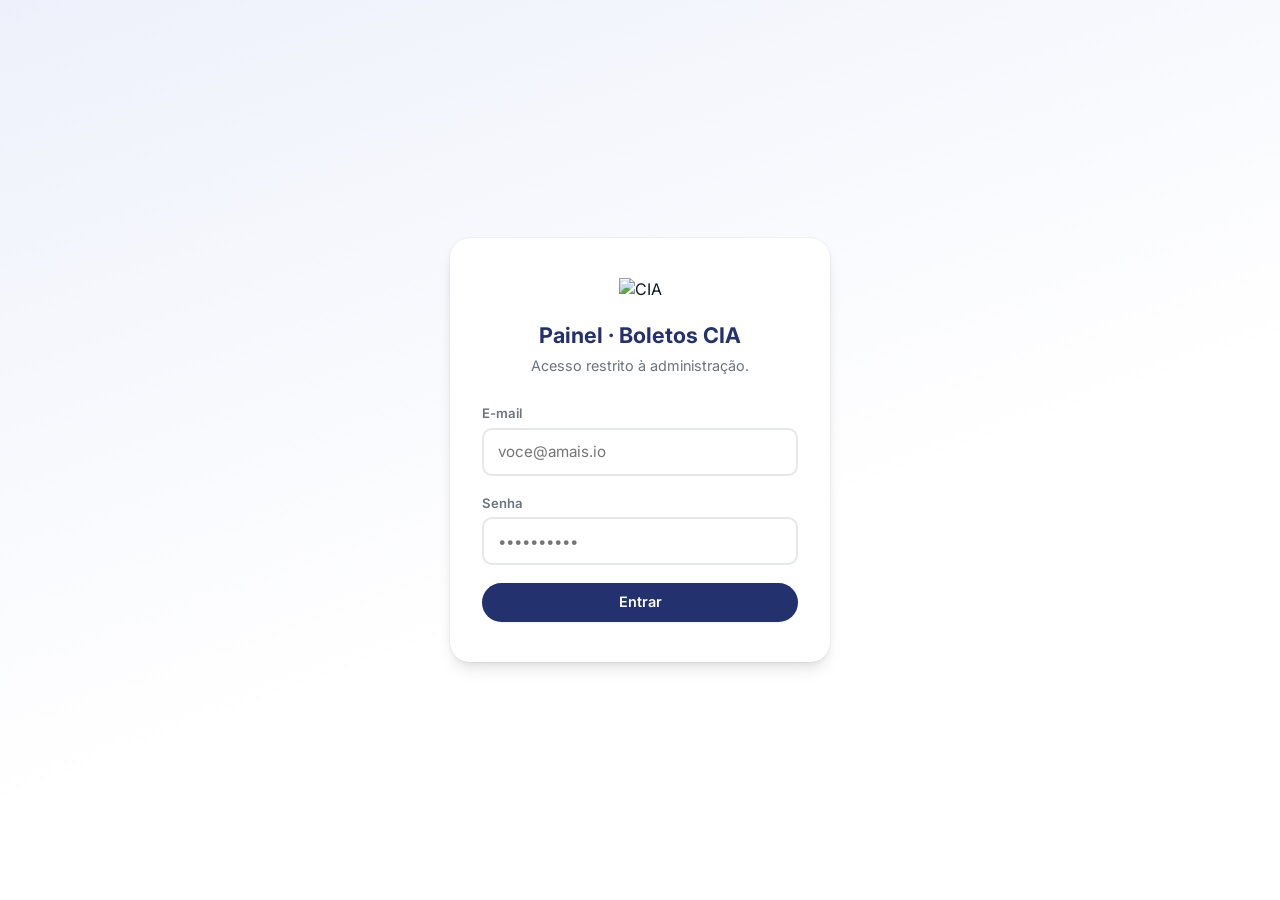
==== frontend/painel-f8ed7ba4777f/index.html @ 96c9a6d9 "feat(painel): painel de administracao (login, dashboard, usuarios, minha conta) Co-Authored-By: Clau" ====
<!DOCTYPE html>
<html lang="pt-BR">
<head>
    <meta charset="UTF-8">
    <meta name="viewport" content="width=device-width, initial-scale=1.0">
    <meta name="robots" content="noindex,nofollow">
    <title>Painel · Boletos CIA</title>
    <link rel="icon" type="image/png" href="../assets/logo-cia.png">

    <!-- Fonts -->
    <link rel="preconnect" href="https://fonts.googleapis.com">
    <link rel="preconnect" href="https://fonts.gstatic.com" crossorigin>
    <link href="https://fonts.googleapis.com/css2?family=Inter:wght@400;500;600;700&display=swap" rel="stylesheet">

    <!-- Tabler Icons -->
    <link rel="stylesheet" href="https://cdn.jsdelivr.net/npm/@tabler/icons-webfont@latest/tabler-icons.min.css">

    <!-- Chart.js -->
    <script src="https://cdn.jsdelivr.net/npm/chart.js@4.4.1/dist/chart.umd.min.js"></script>

    <link rel="stylesheet" href="painel.css">

    <script src="formatos.js" defer></script>
    <script src="api.js" defer></script>
    <script src="painel.js" defer></script>
</head>
<body>

    <!-- ===== Tela de login ===== -->
    <section id="telaLogin" class="tela-login">
        <div class="login-card">
            <img src="../assets/logo-cia.png" alt="CIA" class="login-logo">
            <h1>Painel · Boletos CIA</h1>
            <p class="login-subtitulo">Acesso restrito à administração.</p>
            <form id="formLogin" class="form-login" novalidate>
                <div class="campo">
                    <label for="loginEmail">E-mail</label>
                    <input type="email" id="loginEmail" name="email" autocomplete="username" required placeholder="voce@amais.io">
                </div>
                <div class="campo">
                    <label for="loginSenha">Senha</label>
                    <input type="password" id="loginSenha" name="senha" autocomplete="current-password" required placeholder="••••••••••">
                </div>
                <p id="loginErro" class="erro" hidden></p>
                <button type="submit" id="btnEntrar" class="btn btn-primario btn-bloco">Entrar</button>
            </form>
        </div>
    </section>

    <!-- ===== App ===== -->
    <div id="app" hidden>
        <header class="topo">
            <div class="topo-marca">
                <img src="../assets/logo-cia.png" alt="CIA" class="topo-logo">
                <span class="topo-titulo">Painel · Boletos CIA</span>
            </div>
            <div class="topo-usuario">
                <div class="topo-usuario-info">
                    <span id="usuarioNome" class="usuario-nome"></span>
                    <span id="usuarioPapel" class="usuario-papel"></span>
                </div>
                <button type="button" id="btnSair" class="btn btn-secundario">
                    <i class="ti ti-logout" aria-hidden="true"></i> Sair
                </button>
            </div>
        </header>

        <nav class="navegacao">
            <button type="button" data-view="dashboard" class="nav-item ativo">
                <i class="ti ti-layout-dashboard" aria-hidden="true"></i> Dashboard
            </button>
            <button type="button" id="navUsuarios" data-view="usuarios" class="nav-item" hidden>
                <i class="ti ti-users" aria-hidden="true"></i> Usuários
            </button>
            <button type="button" data-view="conta" class="nav-item">
                <i class="ti ti-user-circle" aria-hidden="true"></i> Minha conta
            </button>
        </nav>

        <main class="conteudo">

            <!-- ===== Dashboard ===== -->
            <section id="viewDashboard" class="view">
                <div class="periodo-barra">
                    <div class="periodo-presets">
                        <button type="button" data-periodo="hoje" class="btn btn-chip">Hoje</button>
                        <button type="button" data-periodo="7d" class="btn btn-chip ativo">7 dias</button>
                        <button type="button" data-periodo="30d" class="btn btn-chip">30 dias</button>
                    </div>
                    <div class="periodo-custom">
                        <label for="periodoDe">De</label>
                        <input type="date" id="periodoDe">
                        <label for="periodoAte">Até</label>
                        <input type="date" id="periodoAte">
                        <button type="button" id="btnAplicarPeriodo" class="btn btn-secundario">Aplicar</button>
                    </div>
                </div>

                <p id="dashboardErro" class="erro erro-bloco" hidden></p>

                <div id="cards" class="cards">
                    <div id="cardConsultas" class="card">
                        <span class="card-titulo">Consultas</span>
                        <strong class="card-valor">—</strong>
                        <span class="card-sub"></span>
                    </div>
                    <div id="cardDebito" class="card">
                        <span class="card-titulo">Com débito</span>
                        <strong class="card-valor">—</strong>
                        <span class="card-sub"></span>
                    </div>
                    <div id="cardEncaminhamentos" class="card">
                        <span class="card-titulo">Encaminhamentos</span>
                        <strong class="card-valor">—</strong>
                        <span class="card-sub"></span>
                    </div>
                    <div id="cardResolucao" class="card card-destaque">
                        <span class="card-titulo">Taxa de resolução</span>
                        <strong class="card-valor">—</strong>
                        <span class="card-sub"></span>
                    </div>
                    <div id="cardErros" class="card card-alerta">
                        <span class="card-titulo">Taxa de erros</span>
                        <strong class="card-valor">—</strong>
                        <span class="card-sub"></span>
                    </div>
                </div>

                <div class="paineis">
                    <div class="painel-bloco">
                        <h2>Erros por tela</h2>
                        <ul id="listaErrosTela" class="lista-erros"></ul>
                    </div>

                    <div class="painel-bloco painel-grafico">
                        <h2>Consultas por dia</h2>
                        <div class="grafico-wrap">
                            <canvas id="graficoDias" aria-label="Gráfico de consultas resolvidas e com erro por dia" role="img"></canvas>
                        </div>
                    </div>

                    <div class="painel-bloco">
                        <h2>Saúde do sistema</h2>
                        <ul id="saude" class="lista-saude"></ul>
                    </div>
                </div>

                <div class="rodape-dashboard">
                    <p id="infoApoio" class="info-apoio"></p>
                    <a id="linkPlanilha" class="link-planilha" href="#" target="_blank" rel="noopener" hidden>
                        <i class="ti ti-external-link" aria-hidden="true"></i> Abrir planilha de erros
                    </a>
                </div>
            </section>

            <!-- ===== Usuarios ===== -->
            <section id="viewUsuarios" class="view" hidden>
                <div class="view-cabecalho">
                    <h2>Usuários</h2>
                    <button type="button" id="btnNovoUsuario" class="btn btn-primario">
                        <i class="ti ti-plus" aria-hidden="true"></i> Novo usuário
                    </button>
                </div>

                <p id="usuariosErro" class="erro erro-bloco" hidden></p>

                <div class="tabela-wrap">
                    <table id="tabelaUsuarios" class="tabela">
                        <thead>
                            <tr>
                                <th>Nome</th>
                                <th>E-mail</th>
                                <th>Papel</th>
                                <th>Status</th>
                                <th>Ações</th>
                            </tr>
                        </thead>
                        <tbody></tbody>
                    </table>
                </div>

                <dialog id="dlgUsuario" class="dialogo">
                    <form id="formUsuario" method="dialog" class="form-dialogo">
                        <h2>Novo usuário</h2>
                        <div class="campo">
                            <label for="uNome">Nome</label>
                            <input type="text" id="uNome" name="nome" required autocomplete="off">
                        </div>
                        <div class="campo">
                            <label for="uEmail">E-mail</label>
                            <input type="email" id="uEmail" name="email" required autocomplete="off">
                        </div>
                        <div class="campo">
                            <label for="uPapel">Papel</label>
                            <select id="uPapel" name="papel">
                                <option value="membro">Membro</option>
                                <option value="super_admin">Super administrador</option>
                            </select>
                        </div>
                        <div class="campo">
                            <label for="uSenha">Senha provisória</label>
                            <div class="campo-senha">
                                <input type="text" id="uSenha" name="senha" readonly>
                                <button type="button" id="btnGerarSenha" class="btn btn-icone" title="Gerar nova senha" aria-label="Gerar nova senha">
                                    <i class="ti ti-refresh" aria-hidden="true"></i>
                                </button>
                                <button type="button" id="btnCopiarSenha" class="btn btn-icone" title="Copiar senha" aria-label="Copiar senha">
                                    <i class="ti ti-copy" aria-hidden="true"></i>
                                </button>
                            </div>
                        </div>
                        <p id="uErro" class="erro" hidden></p>
                        <div class="dialogo-acoes">
                            <button type="submit" value="cancelar" formnovalidate class="btn btn-secundario">Cancelar</button>
                            <button type="submit" value="salvar" class="btn btn-primario">Salvar</button>
                        </div>
                    </form>
                </dialog>

                <dialog id="dlgConfirmar" class="dialogo dialogo-confirmar">
                    <p id="confirmarTexto"></p>
                    <div class="dialogo-acoes">
                        <button type="button" id="btnConfirmarNao" class="btn btn-secundario">Cancelar</button>
                        <button type="button" id="btnConfirmarSim" class="btn btn-perigo">Confirmar</button>
                    </div>
                </dialog>
            </section>

            <!-- ===== Minha conta ===== -->
            <section id="viewConta" class="view" hidden>
                <h2>Minha conta</h2>
                <form id="formSenha" class="form-conta">
                    <div class="campo">
                        <label for="senhaNova">Nova senha</label>
                        <input type="password" id="senhaNova" name="senhaNova" autocomplete="new-password" required minlength="10">
                    </div>
                    <div class="campo">
                        <label for="senhaNova2">Confirmar nova senha</label>
                        <input type="password" id="senhaNova2" name="senhaNova2" autocomplete="new-password" required minlength="10">
                    </div>
                    <p id="contaMsg" class="conta-msg" aria-live="polite"></p>
                    <button type="submit" class="btn btn-primario">Alterar senha</button>
                </form>
            </section>

        </main>
    </div>

    <p id="toast" class="toast" role="status" aria-live="polite" hidden></p>
</body>
</html>
---- frontend/painel-f8ed7ba4777f/painel.css ----
:root {
    --primary: #23316E;
    --primary-hover: #1a2554;
    --whatsapp: #25D366;
    --whatsapp-hover: #1ebd5a;
    --secondary: #E5E7EB;
    --secondary-hover: #D1D5DB;
    --secondary-text: #374151;
    --bg-color: #FFFFFF;
    --bg-muted: #F9FAFB;
    --text-main: #111827;
    --text-muted: #6B7280;
    --error: #EF4444;
    --error-bg: #FEF2F2;
    --amarelo: #F59E0B;
    --amarelo-bg: #FFFBEB;
    --verde-bg: #ECFDF5;
    --border: #E5E7EB;
    --shadow-sm: 0 1px 2px 0 rgba(0, 0, 0, 0.05);
    --shadow-md: 0 4px 6px -1px rgba(0, 0, 0, 0.1), 0 2px 4px -1px rgba(0, 0, 0, 0.06);
    --shadow-lg: 0 10px 15px -3px rgba(0, 0, 0, 0.1), 0 4px 6px -2px rgba(0, 0, 0, 0.05);
    --raio: 12px;
    --raio-grande: 20px;
}

* {
    margin: 0;
    padding: 0;
    box-sizing: border-box;
    font-family: 'Inter', sans-serif;
}

html, body {
    max-width: 100%;
    overflow-x: hidden;
}

/* O atributo [hidden] precisa vencer os display:flex declarados abaixo */
[hidden] {
    display: none !important;
}

body {
    background-color: var(--bg-muted);
    color: var(--text-main);
    min-height: 100vh;
    line-height: 1.4;
}

h1, h2 {
    color: var(--primary);
}

button, input, select {
    font: inherit;
    color: inherit;
}

a {
    color: var(--primary);
}

/* Foco visível em toda a interface */
button:focus-visible,
input:focus-visible,
select:focus-visible,
a:focus-visible,
[tabindex]:focus-visible {
    outline: 3px solid #93A4E0;
    outline-offset: 2px;
    border-radius: 4px;
}

/* ===== Botões ===== */
.btn {
    display: inline-flex;
    align-items: center;
    justify-content: center;
    gap: 0.4rem;
    border: none;
    border-radius: 9999px;
    padding: 0.6rem 1.1rem;
    font-size: 0.9rem;
    font-weight: 600;
    cursor: pointer;
    transition: all 0.15s ease;
    white-space: nowrap;
}

.btn-bloco { width: 100%; }

.btn-primario {
    background-color: var(--primary);
    color: #FFF;
    box-shadow: var(--shadow-sm);
}
.btn-primario:hover { background-color: var(--primary-hover); }
.btn-primario:disabled { opacity: 0.6; cursor: not-allowed; }

.btn-secundario {
    background-color: var(--secondary);
    color: var(--secondary-text);
}
.btn-secundario:hover { background-color: var(--secondary-hover); }

.btn-perigo {
    background-color: var(--error);
    color: #FFF;
}
.btn-perigo:hover { background-color: #d33c3c; }

.btn-chip {
    background-color: #FFF;
    color: var(--text-muted);
    border: 1px solid var(--border);
    border-radius: 9999px;
    padding: 0.45rem 0.9rem;
    font-size: 0.85rem;
    font-weight: 600;
    cursor: pointer;
}
.btn-chip.ativo {
    background-color: var(--primary);
    color: #FFF;
    border-color: var(--primary);
}

.btn-icone {
    background: var(--secondary);
    color: var(--secondary-text);
    border-radius: 8px;
    width: 2.5rem;
    height: 2.5rem;
    flex-shrink: 0;
    padding: 0;
}
.btn-icone:hover { background-color: var(--secondary-hover); }

/* ===== Tela de login ===== */
.tela-login {
    min-height: 100vh;
    display: flex;
    align-items: center;
    justify-content: center;
    padding: 1.5rem;
    background: linear-gradient(160deg, #EEF1FB 0%, #FFFFFF 60%);
}

.login-card {
    width: 100%;
    max-width: 380px;
    background: #FFF;
    border-radius: var(--raio-grande);
    box-shadow: var(--shadow-lg), 0 0 0 1px rgba(0, 0, 0, 0.04);
    padding: 2.5rem 2rem;
    text-align: center;
}

.login-logo {
    max-height: 56px;
    object-fit: contain;
    margin-bottom: 1.25rem;
}

.login-card h1 {
    font-size: 1.35rem;
    margin-bottom: 0.35rem;
}

.login-subtitulo {
    color: var(--text-muted);
    font-size: 0.9rem;
    margin-bottom: 1.75rem;
}

.form-login {
    display: flex;
    flex-direction: column;
    gap: 1.1rem;
    text-align: left;
}

/* ===== Campos de formulário ===== */
.campo {
    display: flex;
    flex-direction: column;
    gap: 0.35rem;
}

.campo label {
    font-size: 0.82rem;
    font-weight: 600;
    color: var(--text-muted);
}

.campo input,
.campo select {
    padding: 0.7rem 0.9rem;
    border: 2px solid var(--border);
    border-radius: 10px;
    font-size: 0.95rem;
    background: #FFF;
    transition: border-color 0.15s ease, box-shadow 0.15s ease;
}

.campo input:focus,
.campo select:focus {
    outline: none;
    border-color: var(--primary);
    box-shadow: 0 0 0 4px rgba(35, 49, 110, 0.1);
}

.campo input[readonly] {
    background: var(--bg-muted);
    color: var(--text-muted);
}

.campo-senha {
    display: flex;
    gap: 0.5rem;
    align-items: center;
}
.campo-senha input {
    flex: 1;
    font-family: 'SFMono-Regular', Consolas, monospace;
    letter-spacing: 0.03em;
}

.erro {
    color: var(--error);
    font-size: 0.85rem;
    font-weight: 500;
}

.erro-bloco {
    background: var(--error-bg);
    border: 1px solid #FCA5A5;
    border-radius: 10px;
    padding: 0.75rem 1rem;
    margin-bottom: 1.25rem;
}

.conta-msg {
    font-size: 0.85rem;
    color: var(--text-muted);
    min-height: 1.2em;
}

/* ===== App shell ===== */
#app {
    min-height: 100vh;
    display: flex;
    flex-direction: column;
}

.topo {
    position: sticky;
    top: 0;
    z-index: 20;
    display: flex;
    align-items: center;
    justify-content: space-between;
    gap: 1rem;
    flex-wrap: wrap;
    background: #FFF;
    border-bottom: 1px solid var(--border);
    padding: 0.75rem 1.25rem;
    box-shadow: var(--shadow-sm);
}

.topo-marca {
    display: flex;
    align-items: center;
    gap: 0.65rem;
    min-width: 0;
}

.topo-logo {
    height: 32px;
    object-fit: contain;
    flex-shrink: 0;
}

.topo-titulo {
    font-weight: 700;
    color: var(--primary);
    font-size: 1rem;
    white-space: nowrap;
    overflow: hidden;
    text-overflow: ellipsis;
}

.topo-usuario {
    display: flex;
    align-items: center;
    gap: 0.85rem;
}

.topo-usuario-info {
    display: flex;
    flex-direction: column;
    align-items: flex-end;
    line-height: 1.25;
}

.usuario-nome {
    font-weight: 600;
    font-size: 0.88rem;
}

.usuario-papel {
    font-size: 0.75rem;
    color: var(--text-muted);
}

/* ===== Navegação ===== */
.navegacao {
    display: flex;
    flex-wrap: wrap;
    gap: 0.4rem;
    padding: 0.75rem 1.25rem;
    background: #FFF;
    border-bottom: 1px solid var(--border);
}

.nav-item {
    display: inline-flex;
    align-items: center;
    gap: 0.4rem;
    border: none;
    background: transparent;
    color: var(--text-muted);
    font-weight: 600;
    font-size: 0.88rem;
    padding: 0.5rem 0.9rem;
    border-radius: 9999px;
    cursor: pointer;
    transition: all 0.15s ease;
}

.nav-item:hover { background: var(--bg-muted); color: var(--text-main); }

.nav-item.ativo {
    background: var(--primary);
    color: #FFF;
}

/* ===== Conteúdo ===== */
.conteudo {
    flex: 1;
    width: 100%;
    max-width: 1100px;
    margin: 0 auto;
    padding: 1.5rem 1.25rem 3rem;
}

.view h2 {
    font-size: 1.1rem;
    margin-bottom: 0.9rem;
}

.view-cabecalho {
    display: flex;
    align-items: center;
    justify-content: space-between;
    gap: 1rem;
    flex-wrap: wrap;
    margin-bottom: 1.25rem;
}
.view-cabecalho h2 { margin-bottom: 0; }

/* ===== Período (dashboard) ===== */
.periodo-barra {
    display: flex;
    flex-wrap: wrap;
    align-items: center;
    justify-content: space-between;
    gap: 0.75rem;
    margin-bottom: 1.25rem;
}

.periodo-presets {
    display: flex;
    flex-wrap: wrap;
    gap: 0.5rem;
}

.periodo-custom {
    display: flex;
    flex-wrap: wrap;
    align-items: center;
    gap: 0.5rem;
    font-size: 0.85rem;
    color: var(--text-muted);
}

.periodo-custom label { font-weight: 600; }

.periodo-custom input[type="date"] {
    padding: 0.45rem 0.6rem;
    border: 2px solid var(--border);
    border-radius: 8px;
    font-size: 0.85rem;
    background: #FFF;
}
.periodo-custom input[type="date"]:focus {
    outline: none;
    border-color: var(--primary);
    box-shadow: 0 0 0 4px rgba(35, 49, 110, 0.1);
}

/* ===== Cards ===== */
.cards {
    display: grid;
    grid-template-columns: repeat(auto-fit, minmax(180px, 1fr));
    gap: 1rem;
    margin-bottom: 1.5rem;
}

.card {
    background: #FFF;
    border: 1px solid var(--border);
    border-radius: var(--raio);
    padding: 1.1rem 1.25rem;
    display: flex;
    flex-direction: column;
    gap: 0.3rem;
    box-shadow: var(--shadow-sm);
    min-width: 0;
}

.card-titulo {
    font-size: 0.78rem;
    font-weight: 600;
    color: var(--text-muted);
    text-transform: uppercase;
    letter-spacing: 0.03em;
}

.card-valor {
    font-size: 1.65rem;
    font-weight: 700;
    color: var(--text-main);
    line-height: 1.15;
}

.card-sub {
    font-size: 0.78rem;
    color: var(--text-muted);
    overflow-wrap: break-word;
}

.card-destaque .card-valor { color: var(--whatsapp-hover); }
.card-alerta .card-valor { color: var(--error); }

/* ===== Painéis (erros / grafico / saude) ===== */
.paineis {
    display: grid;
    grid-template-columns: 1fr;
    gap: 1rem;
    margin-bottom: 1.25rem;
}

@media (min-width: 720px) {
    .paineis {
        grid-template-columns: 1fr 1fr;
    }
    .painel-grafico {
        grid-column: 1 / -1;
    }
}

.painel-bloco {
    background: #FFF;
    border: 1px solid var(--border);
    border-radius: var(--raio);
    padding: 1.1rem 1.25rem;
    box-shadow: var(--shadow-sm);
    min-width: 0;
}

.painel-bloco h2 {
    font-size: 0.95rem;
    margin-bottom: 0.85rem;
}

.grafico-wrap {
    position: relative;
    height: 240px;
}

/* Lista de erros por tela */
.lista-erros {
    list-style: none;
    display: flex;
    flex-direction: column;
    gap: 0.5rem;
}
.lista-erros li {
    display: flex;
    align-items: center;
    gap: 0.6rem;
    font-size: 0.88rem;
    padding: 0.4rem 0;
    border-bottom: 1px solid var(--border);
}
.lista-erros li:last-child { border-bottom: none; }
.lista-erros li span:first-child {
    flex: 1;
    color: var(--text-main);
    overflow-wrap: anywhere;
}
.lista-erros li strong { color: var(--error); font-weight: 700; }
.lista-erros li em {
    font-style: normal;
    color: var(--text-muted);
    font-size: 0.78rem;
    min-width: 3.5em;
    text-align: right;
}
.lista-erros li.vazio {
    color: var(--text-muted);
    border-bottom: none;
    justify-content: center;
    padding: 0.75rem 0;
}

/* Lista de saúde */
.lista-saude {
    list-style: none;
    display: flex;
    flex-direction: column;
    gap: 0.65rem;
}
.lista-saude li {
    display: flex;
    align-items: baseline;
    gap: 0.6rem;
    font-size: 0.88rem;
}
.lista-saude li strong {
    min-width: 9em;
    color: var(--text-main);
}
.lista-saude li span:last-child {
    color: var(--text-muted);
    overflow-wrap: anywhere;
}

.nivel {
    display: inline-block;
    width: 0.65rem;
    height: 0.65rem;
    border-radius: 50%;
    flex-shrink: 0;
    position: relative;
    top: 0.05rem;
}
.nivel-verde { background-color: var(--whatsapp); }
.nivel-amarelo { background-color: var(--amarelo); }
.nivel-vermelho { background-color: var(--error); }

/* ===== Rodapé do dashboard ===== */
.rodape-dashboard {
    display: flex;
    flex-wrap: wrap;
    align-items: center;
    justify-content: space-between;
    gap: 0.75rem;
    font-size: 0.85rem;
    color: var(--text-muted);
    padding-top: 0.25rem;
}

.link-planilha {
    display: inline-flex;
    align-items: center;
    gap: 0.4rem;
    font-weight: 600;
    text-decoration: none;
}
.link-planilha:hover { text-decoration: underline; }

/* ===== Tabela de usuários ===== */
.tabela-wrap {
    background: #FFF;
    border: 1px solid var(--border);
    border-radius: var(--raio);
    box-shadow: var(--shadow-sm);
    overflow-x: auto;
    -webkit-overflow-scrolling: touch;
}

.tabela {
    width: 100%;
    border-collapse: collapse;
    font-size: 0.88rem;
    min-width: 640px;
}

.tabela th, .tabela td {
    text-align: left;
    padding: 0.75rem 1rem;
    border-bottom: 1px solid var(--border);
    white-space: nowrap;
}

.tabela th {
    color: var(--text-muted);
    font-size: 0.75rem;
    text-transform: uppercase;
    letter-spacing: 0.03em;
    font-weight: 600;
    background: var(--bg-muted);
}

.tabela tbody tr:last-child td { border-bottom: none; }
.tabela tbody tr:hover { background: var(--bg-muted); }

.tabela td.acoes {
    display: flex;
    flex-wrap: wrap;
    gap: 0.4rem;
}

.tabela td.acoes button {
    border: 1px solid var(--border);
    background: #FFF;
    color: var(--secondary-text);
    border-radius: 9999px;
    padding: 0.35rem 0.75rem;
    font-size: 0.78rem;
    font-weight: 600;
    cursor: pointer;
}
.tabela td.acoes button:hover { background: var(--bg-muted); }
.tabela td.acoes button.perigo {
    color: var(--error);
    border-color: #FCA5A5;
}
.tabela td.acoes button.perigo:hover { background: var(--error-bg); }
.tabela td.acoes em {
    font-style: normal;
    color: var(--text-muted);
    font-size: 0.8rem;
    padding: 0.35rem 0;
}

/* ===== Diálogos ===== */
.dialogo {
    border: none;
    border-radius: var(--raio-grande);
    padding: 1.75rem;
    max-width: 92vw;
    width: 420px;
    box-shadow: var(--shadow-lg), 0 0 0 1px rgba(0, 0, 0, 0.04);
}

.dialogo::backdrop {
    background: rgba(17, 24, 39, 0.45);
    backdrop-filter: blur(2px);
}

.dialogo h2 {
    font-size: 1.1rem;
    margin-bottom: 1.1rem;
}

.form-dialogo {
    display: flex;
    flex-direction: column;
    gap: 1rem;
}

.dialogo-confirmar {
    width: 380px;
}
.dialogo-confirmar p {
    white-space: pre-line;
    margin-bottom: 1.25rem;
    font-size: 0.92rem;
    line-height: 1.5;
}

.dialogo-acoes {
    display: flex;
    justify-content: flex-end;
    gap: 0.6rem;
    flex-wrap: wrap;
}

/* ===== Minha conta ===== */
.form-conta {
    max-width: 380px;
    display: flex;
    flex-direction: column;
    gap: 1rem;
}

/* ===== Toast ===== */
.toast {
    position: fixed;
    left: 50%;
    bottom: 1.5rem;
    transform: translateX(-50%);
    background: var(--text-main);
    color: #FFF;
    padding: 0.7rem 1.25rem;
    border-radius: 9999px;
    font-size: 0.85rem;
    font-weight: 500;
    box-shadow: var(--shadow-lg);
    z-index: 100;
    max-width: 90vw;
    text-align: center;
}

/* Enquanto o dashboard carrega */
body.carregando #viewDashboard { opacity: 0.6; pointer-events: none; }

/* ===== Mobile (360px) ===== */
@media (max-width: 480px) {
    .topo {
        flex-direction: column;
        align-items: flex-start;
    }
    .topo-usuario {
        width: 100%;
        justify-content: space-between;
    }
    .topo-usuario-info {
        align-items: flex-start;
    }
    .navegacao {
        gap: 0.35rem;
    }
    .periodo-barra {
        flex-direction: column;
        align-items: stretch;
    }
    .periodo-presets, .periodo-custom {
        width: 100%;
    }
    .conteudo {
        padding: 1.25rem 0.85rem 2.5rem;
    }
    .view-cabecalho {
        flex-direction: column;
        align-items: stretch;
    }
    .view-cabecalho .btn { width: 100%; }
}
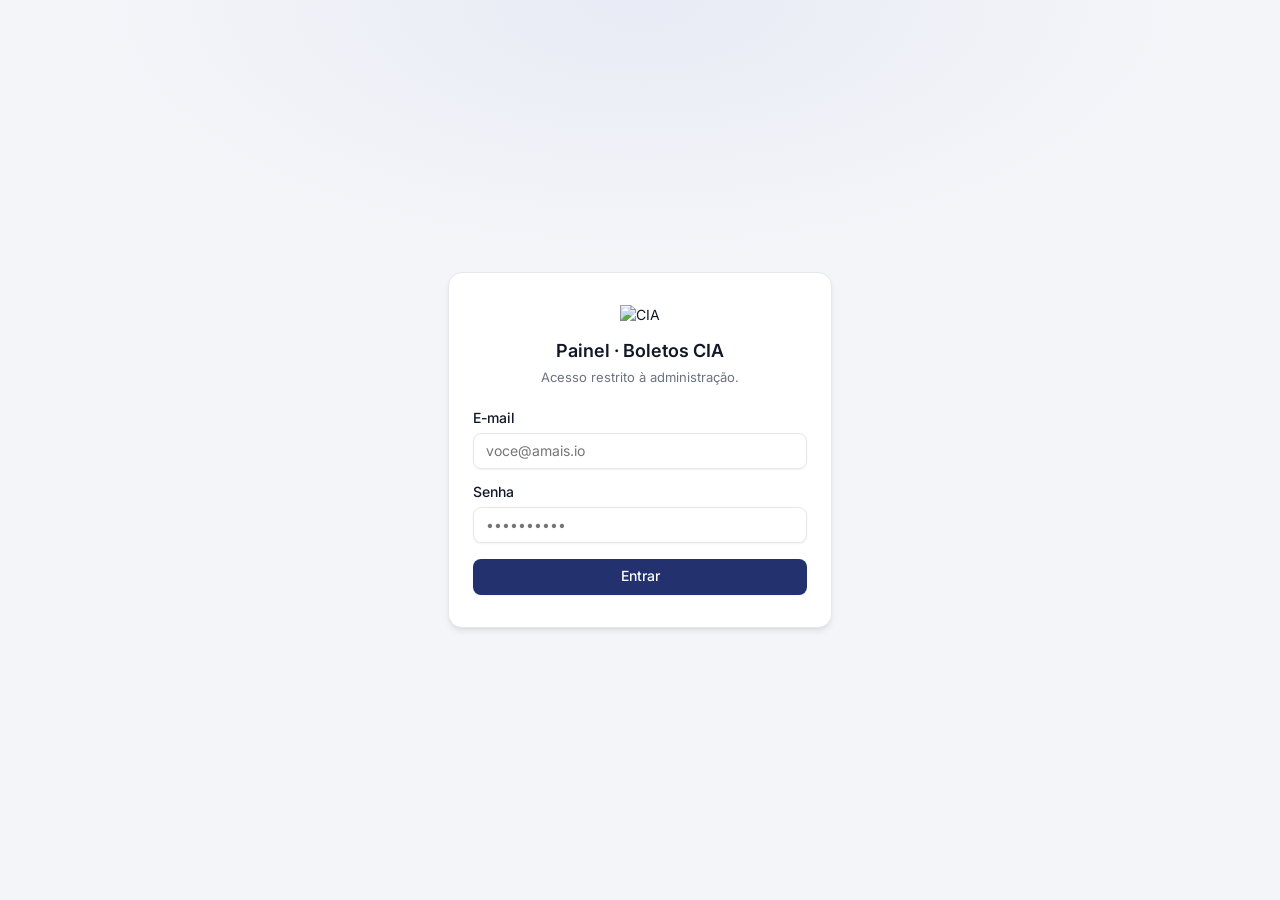
==== commit 9546105b: "feat(painel): novo layout no estilo Efferd Dashboard 2 com a paleta CIA - sidebar recolhivel (icones" ====
--- a/frontend/painel-f8ed7ba4777f/index.html
+++ b/frontend/painel-f8ed7ba4777f/index.html
@@ -7,21 +7,16 @@
     <title>Painel · Boletos CIA</title>
     <link rel="icon" type="image/png" href="../assets/logo-cia.png">
 
-    <!-- Fonts -->
     <link rel="preconnect" href="https://fonts.googleapis.com">
     <link rel="preconnect" href="https://fonts.gstatic.com" crossorigin>
-    <link href="https://fonts.googleapis.com/css2?family=Inter:wght@400;500;600;700&display=swap" rel="stylesheet">
-
-    <!-- Tabler Icons -->
-    <link rel="stylesheet" href="https://cdn.jsdelivr.net/npm/@tabler/icons-webfont@latest/tabler-icons.min.css">
-
-    <!-- Chart.js -->
-    <script src="https://cdn.jsdelivr.net/npm/chart.js@4.4.1/dist/chart.umd.min.js"></script>
+    <link href="https://fonts.googleapis.com/css2?family=Inter:wght@300;400;500;600;700&display=swap" rel="stylesheet">
+    <link rel="stylesheet" href="https://cdn.jsdelivr.net/npm/@tabler/icons-webfont@3.48.0/dist/tabler-icons.min.css">
 
     <link rel="stylesheet" href="painel.css">
 
     <script src="formatos.js" defer></script>
     <script src="api.js" defer></script>
+    <script src="graficos.js" defer></script>
     <script src="painel.js" defer></script>
 </head>
 <body>
@@ -32,7 +27,7 @@
             <img src="../assets/logo-cia.png" alt="CIA" class="login-logo">
             <h1>Painel · Boletos CIA</h1>
             <p class="login-subtitulo">Acesso restrito à administração.</p>
-            <form id="formLogin" class="form-login" novalidate>
+            <form id="formLogin" class="form" novalidate>
                 <div class="campo">
                     <label for="loginEmail">E-mail</label>
                     <input type="email" id="loginEmail" name="email" autocomplete="username" required placeholder="voce@amais.io">
@@ -48,204 +43,377 @@
     </section>
 
     <!-- ===== App ===== -->
-    <div id="app" hidden>
-        <header class="topo">
-            <div class="topo-marca">
-                <img src="../assets/logo-cia.png" alt="CIA" class="topo-logo">
-                <span class="topo-titulo">Painel · Boletos CIA</span>
-            </div>
-            <div class="topo-usuario">
-                <div class="topo-usuario-info">
-                    <span id="usuarioNome" class="usuario-nome"></span>
-                    <span id="usuarioPapel" class="usuario-papel"></span>
-                </div>
-                <button type="button" id="btnSair" class="btn btn-secundario">
-                    <i class="ti ti-logout" aria-hidden="true"></i> Sair
-                </button>
-            </div>
-        </header>
-
-        <nav class="navegacao">
-            <button type="button" data-view="dashboard" class="nav-item ativo">
-                <i class="ti ti-layout-dashboard" aria-hidden="true"></i> Dashboard
-            </button>
-            <button type="button" id="navUsuarios" data-view="usuarios" class="nav-item" hidden>
-                <i class="ti ti-users" aria-hidden="true"></i> Usuários
-            </button>
-            <button type="button" data-view="conta" class="nav-item">
-                <i class="ti ti-user-circle" aria-hidden="true"></i> Minha conta
-            </button>
-        </nav>
-
-        <main class="conteudo">
-
-            <!-- ===== Dashboard ===== -->
-            <section id="viewDashboard" class="view">
-                <div class="periodo-barra">
-                    <div class="periodo-presets">
-                        <button type="button" data-periodo="hoje" class="btn btn-chip">Hoje</button>
-                        <button type="button" data-periodo="7d" class="btn btn-chip ativo">7 dias</button>
-                        <button type="button" data-periodo="30d" class="btn btn-chip">30 dias</button>
-                    </div>
-                    <div class="periodo-custom">
-                        <label for="periodoDe">De</label>
-                        <input type="date" id="periodoDe">
-                        <label for="periodoAte">Até</label>
-                        <input type="date" id="periodoAte">
-                        <button type="button" id="btnAplicarPeriodo" class="btn btn-secundario">Aplicar</button>
-                    </div>
-                </div>
-
-                <p id="dashboardErro" class="erro erro-bloco" hidden></p>
-
-                <div id="cards" class="cards">
-                    <div id="cardConsultas" class="card">
-                        <span class="card-titulo">Consultas</span>
-                        <strong class="card-valor">—</strong>
-                        <span class="card-sub"></span>
-                    </div>
-                    <div id="cardDebito" class="card">
-                        <span class="card-titulo">Com débito</span>
-                        <strong class="card-valor">—</strong>
-                        <span class="card-sub"></span>
-                    </div>
-                    <div id="cardEncaminhamentos" class="card">
-                        <span class="card-titulo">Encaminhamentos</span>
-                        <strong class="card-valor">—</strong>
-                        <span class="card-sub"></span>
-                    </div>
-                    <div id="cardResolucao" class="card card-destaque">
-                        <span class="card-titulo">Taxa de resolução</span>
-                        <strong class="card-valor">—</strong>
-                        <span class="card-sub"></span>
-                    </div>
-                    <div id="cardErros" class="card card-alerta">
-                        <span class="card-titulo">Taxa de erros</span>
-                        <strong class="card-valor">—</strong>
-                        <span class="card-sub"></span>
-                    </div>
-                </div>
-
-                <div class="paineis">
-                    <div class="painel-bloco">
-                        <h2>Erros por tela</h2>
-                        <ul id="listaErrosTela" class="lista-erros"></ul>
-                    </div>
-
-                    <div class="painel-bloco painel-grafico">
-                        <h2>Consultas por dia</h2>
-                        <div class="grafico-wrap">
-                            <canvas id="graficoDias" aria-label="Gráfico de consultas resolvidas e com erro por dia" role="img"></canvas>
-                        </div>
-                    </div>
-
-                    <div class="painel-bloco">
-                        <h2>Saúde do sistema</h2>
-                        <ul id="saude" class="lista-saude"></ul>
-                    </div>
-                </div>
-
-                <div class="rodape-dashboard">
-                    <p id="infoApoio" class="info-apoio"></p>
-                    <a id="linkPlanilha" class="link-planilha" href="#" target="_blank" rel="noopener" hidden>
-                        <i class="ti ti-external-link" aria-hidden="true"></i> Abrir planilha de erros
+    <div id="app" class="shell" hidden>
+
+        <!-- Sidebar -->
+        <aside id="sidebar" class="sidebar" aria-label="Menu">
+            <div class="sb-header">
+                <a class="sb-marca" href="#" data-view="dashboard" data-dica="Boletos CIA">
+                    <img src="../assets/logo-cia.png" alt="" class="sb-logo">
+                    <span>Boletos CIA</span>
+                </a>
+            </div>
+
+            <nav class="sb-conteudo">
+                <div class="sb-grupo">
+                    <p class="sb-rotulo">Painel</p>
+                    <ul class="sb-menu">
+                        <li><button type="button" class="sb-item" data-view="dashboard" data-dica="Dashboard">
+                            <i class="ti ti-layout-grid" aria-hidden="true"></i><span>Dashboard</span></button></li>
+                    </ul>
+                </div>
+                <div class="sb-grupo" id="grupoAdmin" hidden>
+                    <p class="sb-rotulo">Administração</p>
+                    <ul class="sb-menu">
+                        <li><button type="button" class="sb-item" id="navUsuarios" data-view="usuarios" data-dica="Usuários">
+                            <i class="ti ti-users" aria-hidden="true"></i><span>Usuários</span></button></li>
+                    </ul>
+                </div>
+                <div class="sb-grupo">
+                    <p class="sb-rotulo">Conta</p>
+                    <ul class="sb-menu">
+                        <li><button type="button" class="sb-item" data-view="conta" data-dica="Minha conta">
+                            <i class="ti ti-user-circle" aria-hidden="true"></i><span>Minha conta</span></button></li>
+                    </ul>
+                </div>
+            </nav>
+
+            <div class="sb-rodape">
+                <div id="ultimoExport" class="sb-novidade" hidden>
+                    <span class="sb-novidade-selo">ÚLTIMO EXPORT</span>
+                    <p id="ultimoExportTitulo" class="sb-novidade-titulo"></p>
+                    <span id="ultimoExportDesc" class="sb-novidade-desc"></span>
+                    <a class="sb-novidade-link" href="#" target="_blank" rel="noopener" data-planilha hidden>Abrir planilha de erros</a>
+                    <button type="button" id="btnFecharExport" class="sb-novidade-fechar" aria-label="Fechar aviso">
+                        <i class="ti ti-x" aria-hidden="true"></i>
+                    </button>
+                </div>
+                <ul class="sb-menu sb-menu-rodape">
+                    <li><a class="sb-item sb-item-sm" href="#" target="_blank" rel="noopener" data-planilha data-dica="Planilha de erros" hidden>
+                        <i class="ti ti-file-spreadsheet" aria-hidden="true"></i><span>Planilha de erros</span></a></li>
+                    <li><button type="button" class="sb-item sb-item-sm" data-sair data-dica="Sair">
+                        <i class="ti ti-logout" aria-hidden="true"></i><span>Sair</span></button></li>
+                </ul>
+                <p class="sb-copy">© <span id="anoAtual"></span> Amais · CIA</p>
+            </div>
+        </aside>
+        <div id="sbFundo" class="sb-fundo" hidden></div>
+
+        <div class="inset">
+            <header class="topo">
+                <div class="topo-esq">
+                    <button type="button" id="btnSidebar" class="btn btn-fantasma btn-icone-sm" aria-label="Recolher menu" title="Recolher menu (Ctrl+B)">
+                        <i class="ti ti-layout-sidebar" aria-hidden="true"></i>
+                    </button>
+                    <span class="sep-v" aria-hidden="true"></span>
+                    <p class="migalha"><i id="migalhaIcone" class="ti ti-layout-grid" aria-hidden="true"></i><span id="migalhaTitulo">Dashboard</span></p>
+                </div>
+                <div class="topo-dir">
+                    <button type="button" id="btnAtualizar" class="btn btn-contorno btn-icone-sm" aria-label="Atualizar dados" title="Atualizar dados">
+                        <i class="ti ti-refresh" aria-hidden="true"></i>
+                    </button>
+                    <a class="btn btn-contorno btn-icone-sm some-mobile" href="#" target="_blank" rel="noopener" data-planilha aria-label="Abrir planilha de erros" title="Abrir planilha de erros" hidden>
+                        <i class="ti ti-file-spreadsheet" aria-hidden="true"></i>
                     </a>
-                </div>
-            </section>
-
-            <!-- ===== Usuarios ===== -->
-            <section id="viewUsuarios" class="view" hidden>
-                <div class="view-cabecalho">
-                    <h2>Usuários</h2>
-                    <button type="button" id="btnNovoUsuario" class="btn btn-primario">
-                        <i class="ti ti-plus" aria-hidden="true"></i> Novo usuário
+                    <span class="sep-v" aria-hidden="true"></span>
+                    <div class="menu-usuario">
+                        <button type="button" id="btnAvatar" class="avatar" aria-haspopup="menu" aria-expanded="false" aria-controls="menuUsuario" aria-label="Menu do usuário">
+                            <span data-iniciais></span>
+                        </button>
+                        <div id="menuUsuario" class="dropdown" role="menu" hidden>
+                            <div class="dropdown-rotulo">
+                                <span class="avatar avatar-lg" aria-hidden="true"><span data-iniciais></span></span>
+                                <div class="dropdown-quem">
+                                    <span id="usuarioNome" class="dropdown-nome"></span>
+                                    <span id="usuarioEmail" class="dropdown-email"></span>
+                                    <span id="usuarioPapel" class="selo selo-suave"></span>
+                                </div>
+                            </div>
+                            <div class="dropdown-sep"></div>
+                            <button type="button" class="dropdown-item" role="menuitem" data-view="conta"><i class="ti ti-user" aria-hidden="true"></i>Minha conta</button>
+                            <div class="dropdown-sep"></div>
+                            <button type="button" class="dropdown-item dropdown-perigo" role="menuitem" data-sair><i class="ti ti-logout" aria-hidden="true"></i>Sair</button>
+                        </div>
+                    </div>
+                </div>
+            </header>
+
+            <main class="pagina">
+
+                <!-- ===== Dashboard ===== -->
+                <section id="viewDashboard" class="view">
+                    <div class="pagina-cabecalho">
+                        <div>
+                            <h1 class="pagina-titulo">Dashboard</h1>
+                            <p id="periodoTexto" class="pagina-desc">Consultas de boletos no período.</p>
+                        </div>
+                        <div class="barra-periodo">
+                            <div class="segmentado" role="group" aria-label="Período">
+                                <button type="button" data-periodo="hoje">Hoje</button>
+                                <button type="button" data-periodo="7d" class="ativo">7 dias</button>
+                                <button type="button" data-periodo="30d">30 dias</button>
+                            </div>
+                            <div class="intervalo">
+                                <input type="date" id="periodoDe" aria-label="De">
+                                <span class="intervalo-sep" aria-hidden="true">–</span>
+                                <input type="date" id="periodoAte" aria-label="Até">
+                                <button type="button" id="btnAplicarPeriodo" class="btn btn-contorno btn-sm">Aplicar</button>
+                            </div>
+                        </div>
+                    </div>
+
+                    <p id="dashboardErro" class="alerta" hidden></p>
+
+                    <div id="grade" class="grade">
+                        <!-- KPIs -->
+                        <article class="card stat" id="statConsultas">
+                            <header class="card-cab card-cab-linha">
+                                <h3 class="stat-titulo">Consultas</h3>
+                                <i class="ti ti-info-circle stat-info" aria-hidden="true" title="Total de consultas feitas no site no período."></i>
+                            </header>
+                            <div class="card-corpo"><p class="stat-valor" data-valor>—</p></div>
+                            <footer class="card-pe"><span class="delta" data-delta></span><span class="texto-suave" data-pe>vs período anterior</span></footer>
+                        </article>
+                        <article class="card stat" id="statDebito">
+                            <header class="card-cab card-cab-linha">
+                                <h3 class="stat-titulo">Com débito</h3>
+                                <i class="ti ti-info-circle stat-info" aria-hidden="true" title="Consultas que devolveram linha digitável de parcela vencida."></i>
+                            </header>
+                            <div class="card-corpo"><p class="stat-valor" data-valor>—</p></div>
+                            <footer class="card-pe"><span class="delta" data-delta></span><span class="texto-suave" data-pe>vs período anterior</span></footer>
+                        </article>
+                        <article class="card stat" id="statEncaminhamentos">
+                            <header class="card-cab card-cab-linha">
+                                <h3 class="stat-titulo">Encaminhamentos</h3>
+                                <i class="ti ti-info-circle stat-info" aria-hidden="true" title="Famílias com mais de 5 dias de atraso, encaminhadas para a Amais."></i>
+                            </header>
+                            <div class="card-corpo"><p class="stat-valor" data-valor>—</p></div>
+                            <footer class="card-pe"><span class="delta" data-delta></span><span class="texto-suave" data-pe>vs período anterior</span></footer>
+                        </article>
+                        <article class="card stat" id="statResolucao">
+                            <header class="card-cab card-cab-linha">
+                                <h3 class="stat-titulo">Taxa de resolução</h3>
+                                <i class="ti ti-info-circle stat-info" id="dicaResolucao" aria-hidden="true" title="Consultas que não terminaram em pop-up de erro."></i>
+                            </header>
+                            <div class="card-corpo"><p class="stat-valor" data-valor>—</p></div>
+                            <footer class="card-pe"><span class="delta" data-delta></span><span class="texto-suave" data-pe>vs período anterior</span></footer>
+                        </article>
+
+                        <!-- Consultas por dia (barras) -->
+                        <article class="card card-sem-gap span-2">
+                            <header class="card-cab">
+                                <div class="titulo-com-selo">
+                                    <h3 class="card-titulo">Consultas por dia</h3>
+                                    <span id="seloConsultas" class="delta delta-selo" hidden></span>
+                                </div>
+                                <p class="card-desc">Total de consultas por dia no período.</p>
+                            </header>
+                            <div class="card-corpo">
+                                <div id="graficoBarras" class="grafico" role="img" aria-label="Gráfico de consultas por dia"></div>
+                            </div>
+                        </article>
+
+                        <!-- Resolvidas e erros (linhas em degrau) -->
+                        <article class="card card-sem-gap span-2">
+                            <header class="card-cab">
+                                <div class="titulo-com-selo">
+                                    <h3 class="card-titulo">Resolvidas e erros</h3>
+                                    <span id="seloErros" class="delta delta-selo" hidden></span>
+                                </div>
+                                <p class="card-desc">
+                                    <span class="legenda"><span class="legenda-cor cor-resolvidas"></span>Resolvidas</span>
+                                    <span class="legenda"><span class="legenda-cor cor-erros"></span>Erros</span>
+                                    <span id="taxaErrosTexto"></span>
+                                </p>
+                            </header>
+                            <div class="card-corpo">
+                                <div id="graficoLinhas" class="grafico" role="img" aria-label="Gráfico de consultas resolvidas e com erro por dia"></div>
+                            </div>
+                        </article>
+
+                        <!-- Erros por tela (tabela) -->
+                        <article id="cardErrosTela" class="card card-sem-gap span-2 card-tabela">
+                            <header class="card-cab com-borda">
+                                <h3 class="card-titulo card-titulo-base">Erros por tela</h3>
+                                <p class="card-desc">Onde as pessoas pararam no período.</p>
+                            </header>
+                            <div class="card-corpo sem-lateral">
+                                <table class="tabela">
+                                    <caption class="sr-only">Erros por tela com quantidade e percentual.</caption>
+                                    <thead><tr><th class="ps-6">Tela</th><th class="num">Qtd</th><th class="num pe-6">% dos erros</th></tr></thead>
+                                    <tbody id="listaErrosTela"></tbody>
+                                </table>
+                            </div>
+                            <div class="tabela-rodape">
+                                <a class="btn btn-fantasma" href="#" target="_blank" rel="noopener" data-planilha hidden>
+                                    Abrir planilha de erros <i class="ti ti-arrow-right" aria-hidden="true"></i>
+                                </a>
+                            </div>
+                        </article>
+
+                        <!-- Saude do sistema -->
+                        <article class="card card-sem-gap">
+                            <header class="card-cab com-borda">
+                                <h3 class="card-titulo card-titulo-base">Saúde do sistema</h3>
+                                <p id="saudeResumo" class="card-desc">Verificando…</p>
+                            </header>
+                            <div class="card-corpo sem-lateral card-corpo-cheio">
+                                <div id="saudeVazio" class="vazio" hidden>
+                                    <span class="vazio-midia"><i class="ti ti-circle-check" aria-hidden="true"></i></span>
+                                    <p class="vazio-titulo">Tudo certo por aqui.</p>
+                                    <p class="vazio-desc">Robô, export, cache e erros dentro do esperado.</p>
+                                    <button type="button" id="btnVerSaude" class="btn btn-fantasma">Ver detalhes <i class="ti ti-arrow-right" aria-hidden="true"></i></button>
+                                </div>
+                                <ul id="saude" class="lista-saude"></ul>
+                            </div>
+                        </article>
+
+                        <!-- Origem das respostas -->
+                        <article class="card card-sem-gap">
+                            <header class="card-cab com-borda">
+                                <h3 class="card-titulo">Origem das respostas</h3>
+                                <p id="tempoMedio" class="card-desc">Tempo médio de resposta: —</p>
+                            </header>
+                            <div class="card-corpo sem-lateral">
+                                <ul id="listaOrigem" class="lista-atividade"></ul>
+                            </div>
+                        </article>
+                    </div>
+                </section>
+
+                <!-- ===== Usuarios ===== -->
+                <section id="viewUsuarios" class="view" hidden>
+                    <div class="pagina-cabecalho">
+                        <div>
+                            <h1 class="pagina-titulo">Usuários</h1>
+                            <p class="pagina-desc">Quem pode acessar este painel.</p>
+                        </div>
+                        <button type="button" id="btnNovoUsuario" class="btn btn-primario">
+                            <i class="ti ti-plus" aria-hidden="true"></i> Novo usuário
+                        </button>
+                    </div>
+
+                    <p id="usuariosErro" class="alerta" hidden></p>
+
+                    <div class="card card-sem-gap card-solto">
+                        <div class="tabela-wrap">
+                            <table id="tabelaUsuarios" class="tabela">
+                                <thead>
+                                    <tr>
+                                        <th class="ps-6">Nome</th>
+                                        <th>E-mail</th>
+                                        <th>Papel</th>
+                                        <th>Status</th>
+                                        <th class="pe-6">Ações</th>
+                                    </tr>
+                                </thead>
+                                <tbody></tbody>
+                            </table>
+                        </div>
+                    </div>
+                </section>
+
+                <!-- ===== Minha conta ===== -->
+                <section id="viewConta" class="view" hidden>
+                    <div class="pagina-cabecalho">
+                        <div>
+                            <h1 class="pagina-titulo">Minha conta</h1>
+                            <p class="pagina-desc">Seus dados de acesso ao painel.</p>
+                        </div>
+                    </div>
+                    <div class="grade grade-conta">
+                        <article class="card">
+                            <header class="card-cab">
+                                <h3 class="card-titulo">Perfil</h3>
+                                <p class="card-desc">Para mudar nome ou papel, fale com um super administrador.</p>
+                            </header>
+                            <div class="card-corpo perfil">
+                                <span class="avatar avatar-xl" aria-hidden="true"><span data-iniciais></span></span>
+                                <div>
+                                    <p id="contaNome" class="perfil-nome"></p>
+                                    <p id="contaEmail" class="texto-suave"></p>
+                                    <span id="contaPapel" class="selo selo-suave"></span>
+                                </div>
+                            </div>
+                        </article>
+                        <article class="card">
+                            <header class="card-cab">
+                                <h3 class="card-titulo">Alterar senha</h3>
+                                <p class="card-desc">Use pelo menos 10 caracteres.</p>
+                            </header>
+                            <div class="card-corpo">
+                                <form id="formSenha" class="form">
+                                    <div class="campo">
+                                        <label for="senhaNova">Nova senha</label>
+                                        <input type="password" id="senhaNova" name="senhaNova" autocomplete="new-password" required minlength="10">
+                                    </div>
+                                    <div class="campo">
+                                        <label for="senhaNova2">Confirmar nova senha</label>
+                                        <input type="password" id="senhaNova2" name="senhaNova2" autocomplete="new-password" required minlength="10">
+                                    </div>
+                                    <p id="contaMsg" class="conta-msg" aria-live="polite"></p>
+                                    <div><button type="submit" class="btn btn-primario">Alterar senha</button></div>
+                                </form>
+                            </div>
+                        </article>
+                    </div>
+                </section>
+
+            </main>
+        </div>
+    </div>
+
+    <!-- ===== Dialogos ===== -->
+    <dialog id="dlgUsuario" class="dialogo">
+        <form id="formUsuario" method="dialog" class="form">
+            <div class="dialogo-cab">
+                <h2>Novo usuário</h2>
+                <p class="card-desc">A pessoa entra com o e-mail e a senha provisória abaixo.</p>
+            </div>
+            <div class="campo">
+                <label for="uNome">Nome</label>
+                <input type="text" id="uNome" name="nome" required autocomplete="off">
+            </div>
+            <div class="campo">
+                <label for="uEmail">E-mail</label>
+                <input type="email" id="uEmail" name="email" required autocomplete="off">
+            </div>
+            <div class="campo">
+                <label for="uPapel">Papel</label>
+                <select id="uPapel" name="papel">
+                    <option value="membro">Membro</option>
+                    <option value="super_admin">Super administrador</option>
+                </select>
+            </div>
+            <div class="campo">
+                <label for="uSenha">Senha provisória</label>
+                <div class="campo-senha">
+                    <input type="text" id="uSenha" name="senha" readonly>
+                    <button type="button" id="btnGerarSenha" class="btn btn-contorno btn-icone" title="Gerar nova senha" aria-label="Gerar nova senha">
+                        <i class="ti ti-refresh" aria-hidden="true"></i>
                     </button>
-                </div>
-
-                <p id="usuariosErro" class="erro erro-bloco" hidden></p>
-
-                <div class="tabela-wrap">
-                    <table id="tabelaUsuarios" class="tabela">
-                        <thead>
-                            <tr>
-                                <th>Nome</th>
-                                <th>E-mail</th>
-                                <th>Papel</th>
-                                <th>Status</th>
-                                <th>Ações</th>
-                            </tr>
-                        </thead>
-                        <tbody></tbody>
-                    </table>
-                </div>
-
-                <dialog id="dlgUsuario" class="dialogo">
-                    <form id="formUsuario" method="dialog" class="form-dialogo">
-                        <h2>Novo usuário</h2>
-                        <div class="campo">
-                            <label for="uNome">Nome</label>
-                            <input type="text" id="uNome" name="nome" required autocomplete="off">
-                        </div>
-                        <div class="campo">
-                            <label for="uEmail">E-mail</label>
-                            <input type="email" id="uEmail" name="email" required autocomplete="off">
-                        </div>
-                        <div class="campo">
-                            <label for="uPapel">Papel</label>
-                            <select id="uPapel" name="papel">
-                                <option value="membro">Membro</option>
-                                <option value="super_admin">Super administrador</option>
-                            </select>
-                        </div>
-                        <div class="campo">
-                            <label for="uSenha">Senha provisória</label>
-                            <div class="campo-senha">
-                                <input type="text" id="uSenha" name="senha" readonly>
-                                <button type="button" id="btnGerarSenha" class="btn btn-icone" title="Gerar nova senha" aria-label="Gerar nova senha">
-                                    <i class="ti ti-refresh" aria-hidden="true"></i>
-                                </button>
-                                <button type="button" id="btnCopiarSenha" class="btn btn-icone" title="Copiar senha" aria-label="Copiar senha">
-                                    <i class="ti ti-copy" aria-hidden="true"></i>
-                                </button>
-                            </div>
-                        </div>
-                        <p id="uErro" class="erro" hidden></p>
-                        <div class="dialogo-acoes">
-                            <button type="submit" value="cancelar" formnovalidate class="btn btn-secundario">Cancelar</button>
-                            <button type="submit" value="salvar" class="btn btn-primario">Salvar</button>
-                        </div>
-                    </form>
-                </dialog>
-
-                <dialog id="dlgConfirmar" class="dialogo dialogo-confirmar">
-                    <p id="confirmarTexto"></p>
-                    <div class="dialogo-acoes">
-                        <button type="button" id="btnConfirmarNao" class="btn btn-secundario">Cancelar</button>
-                        <button type="button" id="btnConfirmarSim" class="btn btn-perigo">Confirmar</button>
-                    </div>
-                </dialog>
-            </section>
-
-            <!-- ===== Minha conta ===== -->
-            <section id="viewConta" class="view" hidden>
-                <h2>Minha conta</h2>
-                <form id="formSenha" class="form-conta">
-                    <div class="campo">
-                        <label for="senhaNova">Nova senha</label>
-                        <input type="password" id="senhaNova" name="senhaNova" autocomplete="new-password" required minlength="10">
-                    </div>
-                    <div class="campo">
-                        <label for="senhaNova2">Confirmar nova senha</label>
-                        <input type="password" id="senhaNova2" name="senhaNova2" autocomplete="new-password" required minlength="10">
-                    </div>
-                    <p id="contaMsg" class="conta-msg" aria-live="polite"></p>
-                    <button type="submit" class="btn btn-primario">Alterar senha</button>
-                </form>
-            </section>
-
-        </main>
-    </div>
-
+                    <button type="button" id="btnCopiarSenha" class="btn btn-contorno btn-icone" title="Copiar senha" aria-label="Copiar senha">
+                        <i class="ti ti-copy" aria-hidden="true"></i>
+                    </button>
+                </div>
+            </div>
+            <p id="uErro" class="erro" hidden></p>
+            <div class="dialogo-acoes">
+                <button type="submit" value="cancelar" formnovalidate class="btn btn-contorno">Cancelar</button>
+                <button type="submit" value="salvar" class="btn btn-primario">Salvar</button>
+            </div>
+        </form>
+    </dialog>
+
+    <dialog id="dlgConfirmar" class="dialogo dialogo-confirmar">
+        <p id="confirmarTexto"></p>
+        <div class="dialogo-acoes">
+            <button type="button" id="btnConfirmarNao" class="btn btn-contorno">Cancelar</button>
+            <button type="button" id="btnConfirmarSim" class="btn btn-perigo">Confirmar</button>
+        </div>
+    </dialog>
+
+    <div id="dica" class="dica" role="tooltip" hidden></div>
     <p id="toast" class="toast" role="status" aria-live="polite" hidden></p>
 </body>
 </html>
--- a/frontend/painel-f8ed7ba4777f/painel.css
+++ b/frontend/painel-f8ed7ba4777f/painel.css
@@ -1,752 +1,438 @@
+/* Painel · Boletos CIA — layout no estilo Efferd Dashboard 2 (shadcn), paleta CIA, light mode. */
+
 :root {
+    --background: #FFFFFF;
+    --foreground: #111827;
+    --card: #FFFFFF;
+    --muted: #F4F5F9;
+    --muted-foreground: #6B7280;
+    --accent: #EEF0F7;
+    --accent-foreground: #23316E;
+    --border: #E5E7EB;
+    --input: #E5E7EB;
+    --ring: rgba(35, 49, 110, 0.35);
+
     --primary: #23316E;
-    --primary-hover: #1a2554;
-    --whatsapp: #25D366;
-    --whatsapp-hover: #1ebd5a;
-    --secondary: #E5E7EB;
-    --secondary-hover: #D1D5DB;
-    --secondary-text: #374151;
-    --bg-color: #FFFFFF;
-    --bg-muted: #F9FAFB;
-    --text-main: #111827;
-    --text-muted: #6B7280;
-    --error: #EF4444;
-    --error-bg: #FEF2F2;
-    --amarelo: #F59E0B;
-    --amarelo-bg: #FFFBEB;
-    --verde-bg: #ECFDF5;
-    --border: #E5E7EB;
-    --shadow-sm: 0 1px 2px 0 rgba(0, 0, 0, 0.05);
-    --shadow-md: 0 4px 6px -1px rgba(0, 0, 0, 0.1), 0 2px 4px -1px rgba(0, 0, 0, 0.06);
-    --shadow-lg: 0 10px 15px -3px rgba(0, 0, 0, 0.1), 0 4px 6px -2px rgba(0, 0, 0, 0.05);
-    --raio: 12px;
-    --raio-grande: 20px;
-}
-
-* {
-    margin: 0;
-    padding: 0;
-    box-sizing: border-box;
-    font-family: 'Inter', sans-serif;
-}
-
-html, body {
-    max-width: 100%;
-    overflow-x: hidden;
-}
-
-/* O atributo [hidden] precisa vencer os display:flex declarados abaixo */
-[hidden] {
-    display: none !important;
-}
+    --primary-hover: #1A2554;
+    --primary-foreground: #FFFFFF;
+    --primary-soft: #E8EBF5;
+
+    --success: #10B981;
+    --success-foreground: #059669;
+    --destructive: #EF4444;
+    --destructive-foreground: #DC2626;
+    --warning: #F59E0B;
+    --warning-foreground: #B45309;
+
+    --chart-1: #23316E;   /* barras e "resolvidas" */
+    --chart-2: #EF4444;   /* "erros" */
+
+    --radius: 0.625rem;
+    --sidebar-w: 16rem;
+    --sidebar-w-icon: 3rem;
+    --topo-h: 3.5rem;
+    --shadow-xs: 0 1px 2px 0 rgba(0, 0, 0, 0.05);
+    --shadow-md: 0 4px 6px -1px rgba(0, 0, 0, 0.08), 0 2px 4px -2px rgba(0, 0, 0, 0.06);
+}
+
+*, *::before, *::after { box-sizing: border-box; }
+* { margin: 0; padding: 0; }
+
+html, body { max-width: 100%; overflow-x: hidden; }
+[hidden] { display: none !important; }
 
 body {
-    background-color: var(--bg-muted);
-    color: var(--text-main);
-    min-height: 100vh;
-    line-height: 1.4;
-}
-
-h1, h2 {
-    color: var(--primary);
-}
-
-button, input, select {
-    font: inherit;
-    color: inherit;
-}
-
-a {
-    color: var(--primary);
-}
-
-/* Foco visível em toda a interface */
-button:focus-visible,
-input:focus-visible,
-select:focus-visible,
-a:focus-visible,
-[tabindex]:focus-visible {
-    outline: 3px solid #93A4E0;
-    outline-offset: 2px;
-    border-radius: 4px;
-}
-
-/* ===== Botões ===== */
+    font-family: 'Inter', system-ui, sans-serif;
+    font-size: 14px;
+    line-height: 1.45;
+    background: var(--background);
+    color: var(--foreground);
+    -webkit-font-smoothing: antialiased;
+}
+button, input, select { font: inherit; color: inherit; }
+button { cursor: pointer; background: none; border: 0; }
+a { color: inherit; text-decoration: none; }
+ul { list-style: none; }
+.ti { line-height: 1; }
+.sr-only { position: absolute; width: 1px; height: 1px; overflow: hidden; clip: rect(0 0 0 0); white-space: nowrap; }
+.texto-suave { color: var(--muted-foreground); }
+:focus-visible { outline: 2px solid var(--ring); outline-offset: 2px; }
+
+/* ---------- Botões (shadcn button) ---------- */
 .btn {
-    display: inline-flex;
-    align-items: center;
-    justify-content: center;
-    gap: 0.4rem;
-    border: none;
-    border-radius: 9999px;
-    padding: 0.6rem 1.1rem;
-    font-size: 0.9rem;
-    font-weight: 600;
-    cursor: pointer;
-    transition: all 0.15s ease;
-    white-space: nowrap;
-}
-
+    display: inline-flex; align-items: center; justify-content: center; gap: 0.5rem;
+    height: 2.25rem; padding: 0 1rem; border-radius: calc(var(--radius) - 2px);
+    font-size: 14px; font-weight: 500; white-space: nowrap;
+    transition: background-color .15s, color .15s, border-color .15s, opacity .15s;
+}
+.btn .ti { font-size: 16px; }
+.btn:disabled { opacity: .5; pointer-events: none; }
+.btn-primario { background: var(--primary); color: var(--primary-foreground); box-shadow: var(--shadow-xs); }
+.btn-primario:hover { background: var(--primary-hover); }
+.btn-contorno { border: 1px solid var(--border); background: var(--background); box-shadow: var(--shadow-xs); }
+.btn-contorno:hover { background: var(--accent); color: var(--accent-foreground); }
+.btn-fantasma:hover { background: var(--accent); color: var(--accent-foreground); }
+.btn-perigo { background: var(--destructive); color: #fff; }
+.btn-perigo:hover { background: var(--destructive-foreground); }
+.btn-sm { height: 2rem; padding: 0 0.75rem; font-size: 13px; }
+.btn-icone { width: 2.25rem; padding: 0; }
+.btn-icone-sm { width: 2rem; height: 2rem; padding: 0; }
 .btn-bloco { width: 100%; }
 
-.btn-primario {
-    background-color: var(--primary);
-    color: #FFF;
-    box-shadow: var(--shadow-sm);
-}
-.btn-primario:hover { background-color: var(--primary-hover); }
-.btn-primario:disabled { opacity: 0.6; cursor: not-allowed; }
-
-.btn-secundario {
-    background-color: var(--secondary);
-    color: var(--secondary-text);
-}
-.btn-secundario:hover { background-color: var(--secondary-hover); }
-
-.btn-perigo {
-    background-color: var(--error);
-    color: #FFF;
-}
-.btn-perigo:hover { background-color: #d33c3c; }
-
-.btn-chip {
-    background-color: #FFF;
-    color: var(--text-muted);
-    border: 1px solid var(--border);
-    border-radius: 9999px;
-    padding: 0.45rem 0.9rem;
-    font-size: 0.85rem;
-    font-weight: 600;
-    cursor: pointer;
-}
-.btn-chip.ativo {
-    background-color: var(--primary);
-    color: #FFF;
-    border-color: var(--primary);
-}
-
-.btn-icone {
-    background: var(--secondary);
-    color: var(--secondary-text);
-    border-radius: 8px;
-    width: 2.5rem;
-    height: 2.5rem;
-    flex-shrink: 0;
-    padding: 0;
-}
-.btn-icone:hover { background-color: var(--secondary-hover); }
-
-/* ===== Tela de login ===== */
+/* ---------- Formulários ---------- */
+.form { display: flex; flex-direction: column; gap: 1rem; }
+.campo { display: flex; flex-direction: column; gap: 0.5rem; }
+.campo label { font-size: 14px; font-weight: 500; line-height: 1; }
+.campo input, .campo select, .intervalo input {
+    height: 2.25rem; width: 100%; padding: 0 0.75rem;
+    border: 1px solid var(--input); border-radius: calc(var(--radius) - 2px);
+    background: var(--background); box-shadow: var(--shadow-xs); font-size: 14px;
+}
+.campo input:focus, .campo select:focus, .intervalo input:focus {
+    outline: none; border-color: var(--primary); box-shadow: 0 0 0 3px var(--ring);
+}
+.campo input[readonly] { background: var(--muted); font-family: ui-monospace, SFMono-Regular, Menlo, monospace; letter-spacing: .02em; }
+.campo-senha { display: flex; gap: 0.5rem; }
+.campo-senha input { flex: 1; min-width: 0; }
+.erro { color: var(--destructive-foreground); font-size: 13px; }
+.conta-msg { font-size: 13px; color: var(--muted-foreground); min-height: 1em; }
+.alerta {
+    margin-bottom: 1rem; padding: 0.75rem 1rem; border-radius: var(--radius);
+    border: 1px solid #FECACA; background: #FEF2F2; color: var(--destructive-foreground); font-size: 13px;
+}
+
+/* ---------- Login ---------- */
 .tela-login {
-    min-height: 100vh;
-    display: flex;
-    align-items: center;
-    justify-content: center;
-    padding: 1.5rem;
-    background: linear-gradient(160deg, #EEF1FB 0%, #FFFFFF 60%);
-}
-
+    min-height: 100vh; display: flex; align-items: center; justify-content: center; padding: 1rem;
+    background: radial-gradient(60% 40% at 50% 0%, var(--primary-soft), transparent 70%), var(--muted);
+}
 .login-card {
-    width: 100%;
-    max-width: 380px;
-    background: #FFF;
-    border-radius: var(--raio-grande);
-    box-shadow: var(--shadow-lg), 0 0 0 1px rgba(0, 0, 0, 0.04);
-    padding: 2.5rem 2rem;
-    text-align: center;
-}
-
-.login-logo {
-    max-height: 56px;
-    object-fit: contain;
-    margin-bottom: 1.25rem;
-}
-
-.login-card h1 {
-    font-size: 1.35rem;
-    margin-bottom: 0.35rem;
-}
-
-.login-subtitulo {
-    color: var(--text-muted);
-    font-size: 0.9rem;
-    margin-bottom: 1.75rem;
-}
-
-.form-login {
-    display: flex;
-    flex-direction: column;
-    gap: 1.1rem;
-    text-align: left;
-}
-
-/* ===== Campos de formulário ===== */
-.campo {
-    display: flex;
-    flex-direction: column;
-    gap: 0.35rem;
-}
-
-.campo label {
-    font-size: 0.82rem;
-    font-weight: 600;
-    color: var(--text-muted);
-}
-
-.campo input,
-.campo select {
-    padding: 0.7rem 0.9rem;
-    border: 2px solid var(--border);
-    border-radius: 10px;
-    font-size: 0.95rem;
-    background: #FFF;
-    transition: border-color 0.15s ease, box-shadow 0.15s ease;
-}
-
-.campo input:focus,
-.campo select:focus {
-    outline: none;
-    border-color: var(--primary);
-    box-shadow: 0 0 0 4px rgba(35, 49, 110, 0.1);
-}
-
-.campo input[readonly] {
-    background: var(--bg-muted);
-    color: var(--text-muted);
-}
-
-.campo-senha {
-    display: flex;
-    gap: 0.5rem;
-    align-items: center;
-}
-.campo-senha input {
-    flex: 1;
-    font-family: 'SFMono-Regular', Consolas, monospace;
-    letter-spacing: 0.03em;
-}
-
-.erro {
-    color: var(--error);
-    font-size: 0.85rem;
-    font-weight: 500;
-}
-
-.erro-bloco {
-    background: var(--error-bg);
-    border: 1px solid #FCA5A5;
-    border-radius: 10px;
-    padding: 0.75rem 1rem;
-    margin-bottom: 1.25rem;
-}
-
-.conta-msg {
-    font-size: 0.85rem;
-    color: var(--text-muted);
-    min-height: 1.2em;
-}
-
-/* ===== App shell ===== */
-#app {
-    min-height: 100vh;
-    display: flex;
-    flex-direction: column;
-}
-
+    width: 100%; max-width: 24rem; padding: 2rem 1.5rem;
+    background: var(--card); border: 1px solid var(--border); border-radius: calc(var(--radius) + 4px);
+    box-shadow: var(--shadow-md); text-align: center;
+}
+.login-card .form { text-align: left; margin-top: 1.5rem; }
+.login-logo { width: 56px; height: 56px; object-fit: contain; }
+.login-card h1 { margin-top: 0.75rem; font-size: 18px; font-weight: 600; }
+.login-subtitulo { margin-top: 0.25rem; color: var(--muted-foreground); font-size: 13px; }
+
+/* ---------- Shell (SidebarProvider + SidebarInset) ---------- */
+.shell { display: flex; min-height: 100vh; }
+
+.sidebar {
+    position: sticky; top: 0; height: 100vh; flex-shrink: 0;
+    width: var(--sidebar-w); display: flex; flex-direction: column;
+    background: var(--background); border-right: 1px solid var(--border);
+    transition: width .2s ease;
+    overflow: hidden; z-index: 40;
+}
+.sb-header { height: var(--topo-h); display: flex; align-items: center; padding: 0 0.5rem; border-bottom: 1px solid var(--border); flex-shrink: 0; }
+.sb-marca {
+    display: flex; align-items: center; gap: 0.5rem; width: 100%; height: 2rem; padding: 0 0.5rem;
+    border-radius: calc(var(--radius) - 2px); font-weight: 500; white-space: nowrap;
+}
+.sb-marca:hover { background: var(--accent); }
+.sb-logo { width: 20px; height: 20px; object-fit: contain; flex-shrink: 0; }
+
+.sb-conteudo { flex: 1; overflow-y: auto; overflow-x: hidden; padding: 0.25rem 0; }
+.sb-grupo { padding: 0.5rem; }
+.sb-rotulo {
+    height: 2rem; display: flex; align-items: center; padding: 0 0.5rem;
+    font-size: 12px; font-weight: 500; color: rgba(17, 24, 39, 0.7); white-space: nowrap;
+    transition: margin .2s, opacity .2s;
+}
+.sb-menu { display: flex; flex-direction: column; gap: 0.25rem; }
+.sb-item {
+    display: flex; align-items: center; gap: 0.5rem; width: 100%; height: 2rem; padding: 0 0.5rem;
+    border-radius: calc(var(--radius) - 2px); font-size: 14px; text-align: left; white-space: nowrap;
+    color: rgba(17, 24, 39, 0.75); transition: background-color .15s, color .15s;
+}
+.sb-item .ti { font-size: 16px; flex-shrink: 0; width: 16px; text-align: center; }
+.sb-item span { overflow: hidden; text-overflow: ellipsis; }
+.sb-item:hover { background: var(--accent); color: var(--foreground); }
+.sb-item.ativo { background: var(--accent); color: var(--primary); font-weight: 500; }
+.sb-item-sm { height: 1.75rem; font-size: 12px; color: var(--muted-foreground); }
+
+.sb-rodape { flex-shrink: 0; }
+.sb-novidade {
+    position: relative; display: flex; flex-direction: column; gap: 0.25rem;
+    min-height: 6.75rem; justify-content: center; padding: 0.75rem 1rem 0.25rem;
+    border-top: 1px solid var(--border); white-space: nowrap; overflow: hidden;
+    transition: opacity .2s;
+}
+.sb-novidade-selo { font-family: ui-monospace, SFMono-Regular, Menlo, monospace; font-weight: 300; font-size: 10px; color: var(--muted-foreground); }
+.sb-novidade-titulo { font-size: 12px; font-weight: 500; }
+.sb-novidade-desc { font-size: 10px; color: var(--muted-foreground); }
+.sb-novidade-link { height: 2rem; display: inline-flex; align-items: center; width: max-content; font-size: 12px; font-weight: 300; color: var(--primary); }
+.sb-novidade-link:hover { text-decoration: underline; text-underline-offset: 4px; }
+.sb-novidade-fechar {
+    position: absolute; top: 0.5rem; right: 0.5rem; width: 1.5rem; height: 1.5rem; border-radius: 999px;
+    display: flex; align-items: center; justify-content: center; color: var(--muted-foreground);
+    opacity: 0; transition: opacity .15s;
+}
+.sb-novidade:hover .sb-novidade-fechar, .sb-novidade-fechar:focus-visible { opacity: 1; }
+.sb-novidade-fechar:hover { background: var(--accent); }
+.sb-menu-rodape { border-top: 1px solid var(--border); padding: 0.5rem; }
+.sb-copy { padding: 1rem 1rem 0.5rem; font-size: 9px; color: var(--muted-foreground); white-space: nowrap; transition: opacity .2s; }
+
+/* Sidebar recolhida (collapsible="icon") */
+.shell[data-sidebar="recolhida"] .sidebar { width: var(--sidebar-w-icon); }
+.shell[data-sidebar="recolhida"] .sb-rotulo { margin-top: -2rem; opacity: 0; pointer-events: none; }
+.shell[data-sidebar="recolhida"] .sb-item span,
+.shell[data-sidebar="recolhida"] .sb-marca span { display: none; }
+.shell[data-sidebar="recolhida"] .sb-item, .shell[data-sidebar="recolhida"] .sb-marca { width: 2rem; justify-content: center; padding: 0; }
+.shell[data-sidebar="recolhida"] .sb-novidade,
+.shell[data-sidebar="recolhida"] .sb-copy { opacity: 0; pointer-events: none; }
+.shell[data-sidebar="recolhida"] .sb-novidade { min-height: 0; height: 0; padding: 0; border: 0; }
+
+.sb-fundo { position: fixed; inset: 0; background: rgba(0, 0, 0, 0.5); z-index: 45; }
+
+/* Tooltip da sidebar recolhida */
+.dica {
+    position: fixed; z-index: 70; padding: 0.25rem 0.5rem; border-radius: calc(var(--radius) - 4px);
+    background: var(--foreground); color: var(--background); font-size: 12px; white-space: nowrap; pointer-events: none;
+}
+
+.inset { flex: 1; min-width: 0; display: flex; flex-direction: column; background: var(--background); }
+
+/* ---------- Cabeçalho (AppHeader) ---------- */
 .topo {
-    position: sticky;
-    top: 0;
-    z-index: 20;
-    display: flex;
-    align-items: center;
-    justify-content: space-between;
-    gap: 1rem;
-    flex-wrap: wrap;
-    background: #FFF;
-    border-bottom: 1px solid var(--border);
-    padding: 0.75rem 1.25rem;
-    box-shadow: var(--shadow-sm);
-}
-
-.topo-marca {
-    display: flex;
-    align-items: center;
-    gap: 0.65rem;
-    min-width: 0;
-}
-
-.topo-logo {
-    height: 32px;
-    object-fit: contain;
-    flex-shrink: 0;
-}
-
-.topo-titulo {
-    font-weight: 700;
-    color: var(--primary);
-    font-size: 1rem;
-    white-space: nowrap;
-    overflow: hidden;
-    text-overflow: ellipsis;
-}
-
-.topo-usuario {
-    display: flex;
-    align-items: center;
-    gap: 0.85rem;
-}
-
-.topo-usuario-info {
-    display: flex;
-    flex-direction: column;
-    align-items: flex-end;
-    line-height: 1.25;
-}
-
-.usuario-nome {
-    font-weight: 600;
-    font-size: 0.88rem;
-}
-
-.usuario-papel {
-    font-size: 0.75rem;
-    color: var(--text-muted);
-}
-
-/* ===== Navegação ===== */
-.navegacao {
-    display: flex;
-    flex-wrap: wrap;
-    gap: 0.4rem;
-    padding: 0.75rem 1.25rem;
-    background: #FFF;
-    border-bottom: 1px solid var(--border);
-}
-
-.nav-item {
-    display: inline-flex;
-    align-items: center;
-    gap: 0.4rem;
-    border: none;
-    background: transparent;
-    color: var(--text-muted);
-    font-weight: 600;
-    font-size: 0.88rem;
-    padding: 0.5rem 0.9rem;
-    border-radius: 9999px;
-    cursor: pointer;
-    transition: all 0.15s ease;
-}
-
-.nav-item:hover { background: var(--bg-muted); color: var(--text-main); }
-
-.nav-item.ativo {
-    background: var(--primary);
-    color: #FFF;
-}
-
-/* ===== Conteúdo ===== */
-.conteudo {
-    flex: 1;
-    width: 100%;
-    max-width: 1100px;
-    margin: 0 auto;
-    padding: 1.5rem 1.25rem 3rem;
-}
-
-.view h2 {
-    font-size: 1.1rem;
-    margin-bottom: 0.9rem;
-}
-
-.view-cabecalho {
-    display: flex;
-    align-items: center;
-    justify-content: space-between;
-    gap: 1rem;
-    flex-wrap: wrap;
-    margin-bottom: 1.25rem;
-}
-.view-cabecalho h2 { margin-bottom: 0; }
-
-/* ===== Período (dashboard) ===== */
-.periodo-barra {
-    display: flex;
-    flex-wrap: wrap;
-    align-items: center;
-    justify-content: space-between;
-    gap: 0.75rem;
-    margin-bottom: 1.25rem;
-}
-
-.periodo-presets {
-    display: flex;
-    flex-wrap: wrap;
-    gap: 0.5rem;
-}
-
-.periodo-custom {
-    display: flex;
-    flex-wrap: wrap;
-    align-items: center;
-    gap: 0.5rem;
-    font-size: 0.85rem;
-    color: var(--text-muted);
-}
-
-.periodo-custom label { font-weight: 600; }
-
-.periodo-custom input[type="date"] {
-    padding: 0.45rem 0.6rem;
-    border: 2px solid var(--border);
-    border-radius: 8px;
-    font-size: 0.85rem;
-    background: #FFF;
-}
-.periodo-custom input[type="date"]:focus {
-    outline: none;
-    border-color: var(--primary);
-    box-shadow: 0 0 0 4px rgba(35, 49, 110, 0.1);
-}
-
-/* ===== Cards ===== */
-.cards {
-    display: grid;
-    grid-template-columns: repeat(auto-fit, minmax(180px, 1fr));
-    gap: 1rem;
-    margin-bottom: 1.5rem;
-}
-
-.card {
-    background: #FFF;
-    border: 1px solid var(--border);
-    border-radius: var(--raio);
-    padding: 1.1rem 1.25rem;
-    display: flex;
-    flex-direction: column;
-    gap: 0.3rem;
-    box-shadow: var(--shadow-sm);
-    min-width: 0;
-}
-
-.card-titulo {
-    font-size: 0.78rem;
-    font-weight: 600;
-    color: var(--text-muted);
-    text-transform: uppercase;
-    letter-spacing: 0.03em;
-}
-
-.card-valor {
-    font-size: 1.65rem;
-    font-weight: 700;
-    color: var(--text-main);
-    line-height: 1.15;
-}
-
-.card-sub {
-    font-size: 0.78rem;
-    color: var(--text-muted);
-    overflow-wrap: break-word;
-}
-
-.card-destaque .card-valor { color: var(--whatsapp-hover); }
-.card-alerta .card-valor { color: var(--error); }
-
-/* ===== Painéis (erros / grafico / saude) ===== */
-.paineis {
-    display: grid;
-    grid-template-columns: 1fr;
-    gap: 1rem;
-    margin-bottom: 1.25rem;
-}
-
-@media (min-width: 720px) {
-    .paineis {
-        grid-template-columns: 1fr 1fr;
+    position: sticky; top: 0; z-index: 30; height: var(--topo-h); flex-shrink: 0;
+    display: flex; align-items: center; justify-content: space-between; gap: 0.5rem;
+    padding: 0 1.5rem; border-bottom: 1px solid var(--border);
+    background: rgba(255, 255, 255, 0.85); backdrop-filter: blur(6px);
+}
+.topo-esq, .topo-dir { display: flex; align-items: center; gap: 0.75rem; min-width: 0; }
+.sep-v { width: 1px; height: 1rem; background: var(--border); flex-shrink: 0; }
+.topo-esq .sep-v { margin-right: 0.5rem; }
+.migalha { display: flex; align-items: center; gap: 0.5rem; font-size: 14px; color: var(--foreground); white-space: nowrap; overflow: hidden; text-overflow: ellipsis; }
+.migalha .ti { font-size: 14px; }
+
+.menu-usuario { position: relative; }
+.avatar {
+    width: 2rem; height: 2rem; border-radius: 999px; flex-shrink: 0;
+    display: inline-flex; align-items: center; justify-content: center;
+    background: var(--primary-soft); color: var(--primary); font-size: 12px; font-weight: 600; letter-spacing: .02em;
+}
+button.avatar:hover { box-shadow: 0 0 0 3px var(--accent); }
+.avatar-lg { width: 2.5rem; height: 2.5rem; font-size: 14px; }
+.avatar-xl { width: 3.5rem; height: 3.5rem; font-size: 18px; }
+
+.dropdown {
+    position: absolute; right: 0; top: calc(100% + 0.5rem); width: 15rem; z-index: 60;
+    padding: 0.25rem; border: 1px solid var(--border); border-radius: calc(var(--radius) - 2px);
+    background: var(--background); box-shadow: var(--shadow-md);
+}
+.dropdown-rotulo { display: flex; align-items: center; gap: 0.75rem; padding: 0.5rem; }
+.dropdown-quem { display: flex; flex-direction: column; gap: 0.15rem; min-width: 0; align-items: flex-start; }
+.dropdown-nome { font-weight: 500; }
+.dropdown-email { max-width: 100%; overflow: hidden; text-overflow: ellipsis; white-space: nowrap; font-size: 12px; color: var(--muted-foreground); }
+.dropdown-sep { height: 1px; margin: 0.25rem -0.25rem; background: var(--border); }
+.dropdown-item {
+    display: flex; align-items: center; gap: 0.5rem; width: 100%; height: 2rem; padding: 0 0.5rem;
+    border-radius: calc(var(--radius) - 4px); font-size: 14px; text-align: left;
+}
+.dropdown-item .ti { font-size: 16px; color: var(--muted-foreground); }
+.dropdown-item:hover { background: var(--accent); }
+.dropdown-perigo, .dropdown-perigo .ti { color: var(--destructive-foreground); }
+.dropdown-perigo:hover { background: #FEF2F2; }
+
+.selo {
+    display: inline-flex; align-items: center; gap: 0.25rem; height: 1.25rem; padding: 0 0.5rem;
+    border-radius: 999px; font-size: 11px; font-weight: 500; white-space: nowrap;
+}
+.selo-suave { background: var(--accent); color: var(--primary); }
+.selo-verde { background: rgba(16, 185, 129, 0.1); color: var(--success-foreground); }
+.selo-cinza { background: var(--muted); color: var(--muted-foreground); }
+
+/* ---------- Página ---------- */
+.pagina { flex: 1; width: 100%; max-width: 80rem; margin: 0 auto; padding: 1.5rem; }
+.pagina-cabecalho { display: flex; flex-wrap: wrap; align-items: flex-end; justify-content: space-between; gap: 1rem; margin-bottom: 1.25rem; }
+.pagina-titulo { font-size: 20px; font-weight: 600; letter-spacing: -0.01em; }
+.pagina-desc { margin-top: 0.25rem; color: var(--muted-foreground); font-size: 13px; }
+
+.barra-periodo { display: flex; flex-wrap: wrap; align-items: center; gap: 0.5rem; }
+.segmentado { display: inline-flex; padding: 3px; gap: 2px; border-radius: calc(var(--radius) - 2px); background: var(--muted); }
+.segmentado button { height: 1.75rem; padding: 0 0.75rem; border-radius: calc(var(--radius) - 4px); font-size: 13px; font-weight: 500; color: var(--muted-foreground); }
+.segmentado button:hover { color: var(--foreground); }
+.segmentado button.ativo { background: var(--background); color: var(--foreground); box-shadow: var(--shadow-xs); }
+.intervalo { display: flex; align-items: center; gap: 0.375rem; }
+.intervalo input { width: auto; height: 2rem; padding: 0 0.5rem; font-size: 13px; }
+.intervalo-sep { color: var(--muted-foreground); }
+
+/* ---------- Grade do dashboard (gap-px bg-border p-px) ---------- */
+.grade {
+    display: grid; grid-template-columns: 1fr; gap: 1px; padding: 1px;
+    background: var(--border);
+}
+@media (min-width: 768px) { .grade { grid-template-columns: repeat(2, minmax(0, 1fr)); } .span-2 { grid-column: span 2; } }
+@media (min-width: 1024px) { .grade { grid-template-columns: repeat(4, minmax(0, 1fr)); } }
+
+/* ---------- Card (DashboardCard: rounded-none, sem sombra) ---------- */
+.card { display: flex; flex-direction: column; gap: 1.5rem; padding: 1.5rem 0; background: var(--background); min-width: 0; }
+.card-sem-gap { gap: 0; }
+.card-cab { display: grid; gap: 0.375rem; padding: 0 1.5rem; }
+.card-cab.com-borda { border-bottom: 1px solid var(--border); padding-bottom: 1.5rem; }
+.card-cab-linha { display: flex; align-items: center; justify-content: space-between; }
+.card-titulo { font-size: 16px; font-weight: 600; line-height: 1; }
+.card-titulo-base { font-size: 16px; }
+.card-desc { color: var(--muted-foreground); font-size: 14px; display: flex; flex-wrap: wrap; align-items: center; gap: 0.25rem 0.75rem; }
+.card-corpo { padding: 0 1.5rem; min-width: 0; }
+.card-corpo.sem-lateral { padding-left: 0; padding-right: 0; }
+.card-corpo-cheio { flex: 1; display: flex; flex-direction: column; justify-content: center; }
+.card-pe { display: flex; align-items: center; gap: 0.25rem; padding: 0 1.5rem; font-size: 12px; }
+.card-solto { padding: 0; border: 1px solid var(--border); border-radius: var(--radius); overflow: hidden; }
+.titulo-com-selo { display: flex; flex-wrap: wrap; align-items: center; gap: 0.5rem; }
+
+.stat-titulo { font-size: 12px; font-weight: 400; letter-spacing: 0.025em; line-height: 1; }
+.stat-info { font-size: 14px; color: var(--muted-foreground); cursor: help; }
+.stat-valor { font-size: 24px; font-weight: 600; font-variant-numeric: tabular-nums; line-height: 1.2; }
+
+/* Delta (texto e selo) */
+.delta { display: inline-flex; align-items: center; gap: 0.25rem; color: var(--muted-foreground); font-variant-numeric: tabular-nums; }
+.delta .ti { font-size: 12px; }
+.delta.sobe { color: var(--success-foreground); }
+.delta.desce { color: #E11D48; }
+.delta-selo { height: 1.375rem; padding: 0 0.5rem; border-radius: calc(var(--radius) - 4px); font-size: 12px; font-weight: 500; background: var(--muted); }
+.delta-selo .ti { font-size: 16px; }
+.delta-selo.sobe { background: rgba(16, 185, 129, 0.1); color: var(--success); }
+.delta-selo.desce { background: rgba(239, 68, 68, 0.1); color: var(--destructive); }
+
+/* Legenda */
+.legenda { display: inline-flex; align-items: center; gap: 0.375rem; font-size: 13px; }
+.legenda-cor { width: 0.625rem; height: 0.625rem; border-radius: 2px; }
+.cor-resolvidas { background: var(--chart-1); }
+.cor-erros { background: var(--chart-2); }
+
+/* ---------- Gráficos (SVG próprio, no lugar do Recharts) ---------- */
+.grafico { position: relative; width: 100%; height: 15rem; }
+@media (min-width: 768px) { .grafico { height: 20rem; } }
+.grafico svg { display: block; width: 100%; height: 100%; overflow: visible; }
+.grafico .eixo-x text { fill: var(--muted-foreground); font-size: 12px; }
+.grafico .grade-y line { stroke: var(--border); }
+.grafico .alvo { fill: transparent; }
+.grafico-vazio { position: absolute; inset: 0; display: flex; align-items: center; justify-content: center; color: var(--muted-foreground); font-size: 13px; }
+.grafico-dica {
+    position: absolute; z-index: 5; pointer-events: none; min-width: 8rem;
+    display: grid; gap: 0.375rem; padding: 0.375rem 0.625rem;
+    border: 1px solid rgba(229, 231, 235, 0.6); border-radius: var(--radius);
+    background: var(--background); box-shadow: 0 20px 25px -5px rgba(0,0,0,.1), 0 8px 10px -6px rgba(0,0,0,.1); font-size: 12px;
+}
+.grafico-dica-titulo { font-weight: 500; }
+.grafico-dica-linha { display: flex; align-items: center; gap: 0.5rem; }
+.grafico-dica-linha span:nth-child(2) { color: var(--muted-foreground); flex: 1; }
+.grafico-dica-linha strong { font-family: ui-monospace, SFMono-Regular, Menlo, monospace; font-weight: 500; font-variant-numeric: tabular-nums; }
+.grafico-dica-cor { width: 0.625rem; height: 0.625rem; border-radius: 2px; }
+
+/* ---------- Tabela (shadcn table) ---------- */
+.tabela-wrap { width: 100%; overflow-x: auto; }
+.tabela { width: 100%; border-collapse: collapse; font-size: 14px; }
+.tabela th { height: 2.5rem; padding: 0 0.5rem; text-align: left; font-weight: 500; white-space: nowrap; border-bottom: 1px solid var(--border); }
+.tabela td { padding: 0.5rem; border-bottom: 1px solid var(--border); vertical-align: middle; }
+.tabela tbody tr { height: 3rem; transition: background-color .15s; }
+.tabela tbody tr:hover { background: rgba(244, 245, 249, 0.6); }
+.tabela tbody tr:last-child td { border-bottom: 0; }
+.tabela .num { text-align: right; font-variant-numeric: tabular-nums; }
+.tabela .ps-6 { padding-left: 1.5rem; }
+.tabela .pe-6 { padding-right: 1.5rem; }
+.tabela .forte { font-weight: 500; max-width: 16rem; overflow: hidden; text-overflow: ellipsis; white-space: nowrap; }
+.tabela .vazio-linha td { color: var(--muted-foreground); text-align: center; height: 6rem; }
+
+/* Card da tabela de erros: fade inferior + botão sobreposto (mask + "View All") */
+.card-tabela { position: relative; }
+.card-tabela.com-fade .card-corpo { -webkit-mask-image: linear-gradient(to bottom, #000 50%, transparent 100%); mask-image: linear-gradient(to bottom, #000 50%, transparent 100%); }
+.tabela-rodape { display: flex; align-items: center; justify-content: center; padding-top: 0.5rem; }
+.card-tabela.com-fade .tabela-rodape {
+    position: absolute; left: 0; right: 0; bottom: 0; height: 20%; min-height: 3.5rem; padding: 0;
+    background: linear-gradient(to bottom, transparent, var(--background) 30%);
+}
+
+/* Usuários */
+.acoes { display: flex; flex-wrap: wrap; gap: 0.25rem; }
+.acoes button { height: 1.75rem; padding: 0 0.5rem; border-radius: calc(var(--radius) - 4px); font-size: 12px; font-weight: 500; }
+.acoes button:hover { background: var(--accent); color: var(--accent-foreground); }
+.acoes button.perigo { color: var(--destructive-foreground); }
+.acoes button.perigo:hover { background: #FEF2F2; }
+
+/* ---------- Empty (Billing health) ---------- */
+.vazio { display: flex; flex-direction: column; align-items: center; text-align: center; gap: 0.5rem; padding: 1.5rem; }
+.vazio-midia {
+    width: 2.5rem; height: 2.5rem; border-radius: var(--radius); margin-bottom: 0.5rem;
+    display: flex; align-items: center; justify-content: center; background: var(--muted); color: var(--foreground); font-size: 24px;
+}
+.vazio-titulo { font-size: 18px; font-weight: 500; letter-spacing: -0.01em; }
+.vazio-desc { font-size: 12px; color: var(--muted-foreground); max-width: 16rem; }
+.vazio .btn { margin-top: 0.5rem; }
+
+.lista-saude li { display: flex; align-items: flex-start; gap: 0.75rem; padding: 0.75rem 1.5rem; border-bottom: 1px solid var(--border); }
+.lista-saude li:last-child { border-bottom: 0; }
+.nivel { width: 0.5rem; height: 0.5rem; border-radius: 999px; margin-top: 0.375rem; flex-shrink: 0; }
+.nivel-verde { background: var(--success); }
+.nivel-amarelo { background: var(--warning); }
+.nivel-vermelho { background: var(--destructive); }
+.saude-texto { min-width: 0; }
+.saude-item { font-size: 14px; font-weight: 500; }
+.saude-detalhe { font-size: 12px; color: var(--muted-foreground); }
+
+/* ---------- Lista de atividade (DashboardActivity) ---------- */
+.lista-atividade li { display: flex; align-items: center; gap: 0.75rem; height: 4rem; padding: 0 1.5rem; border-bottom: 1px solid var(--border); }
+.lista-atividade li:last-child { border-bottom: 0; }
+.atividade-icone { width: 2.5rem; height: 2.5rem; flex-shrink: 0; display: flex; align-items: center; justify-content: center; font-size: 16px; color: var(--foreground); }
+.atividade-texto { min-width: 0; flex: 1; display: grid; gap: 0.25rem; }
+.atividade-titulo { font-size: 14px; line-height: 1.3; overflow: hidden; text-overflow: ellipsis; white-space: nowrap; }
+.atividade-sub { font-size: 12px; color: var(--muted-foreground); overflow: hidden; text-overflow: ellipsis; white-space: nowrap; }
+.atividade-qtd { font-variant-numeric: tabular-nums; font-weight: 600; }
+.lista-atividade .vazio-item { justify-content: center; color: var(--muted-foreground); font-size: 13px; height: 6rem; }
+
+/* ---------- Minha conta ---------- */
+.grade-conta { border-radius: var(--radius); overflow: hidden; }
+@media (min-width: 1024px) { .grade-conta { grid-template-columns: repeat(2, minmax(0, 1fr)); } }
+.perfil { display: flex; align-items: center; gap: 1rem; }
+.perfil-nome { font-size: 16px; font-weight: 600; }
+.perfil .selo { margin-top: 0.5rem; }
+
+/* ---------- Diálogos (shadcn dialog) ---------- */
+.dialogo {
+    margin: auto; width: calc(100% - 2rem); max-width: 28rem; padding: 1.5rem;
+    border: 1px solid var(--border); border-radius: var(--radius); background: var(--background);
+    color: var(--foreground); box-shadow: var(--shadow-md);
+}
+.dialogo::backdrop { background: rgba(0, 0, 0, 0.5); }
+.dialogo-cab { display: grid; gap: 0.5rem; }
+.dialogo-cab h2 { font-size: 18px; font-weight: 600; line-height: 1; }
+.dialogo-acoes { display: flex; flex-wrap: wrap; justify-content: flex-end; gap: 0.5rem; margin-top: 0.5rem; }
+.dialogo-confirmar p { white-space: pre-line; font-size: 14px; }
+
+/* ---------- Toast ---------- */
+.toast {
+    position: fixed; right: 1rem; bottom: 1rem; z-index: 80; max-width: calc(100% - 2rem);
+    padding: 0.875rem 1rem; border: 1px solid var(--border); border-radius: var(--radius);
+    background: var(--background); box-shadow: var(--shadow-md); font-size: 13px; font-weight: 500;
+}
+
+/* ---------- Carregando (Skeleton) ---------- */
+@keyframes pulsar { 50% { opacity: .5; } }
+.esqueleto { display: inline-block; border-radius: calc(var(--radius) - 2px); background: var(--muted); animation: pulsar 2s cubic-bezier(.4, 0, .6, 1) infinite; }
+.carregando .grafico::after { content: ''; position: absolute; inset: 0; border-radius: calc(var(--radius) - 2px); background: var(--muted); animation: pulsar 2s cubic-bezier(.4, 0, .6, 1) infinite; }
+.carregando .grafico > * { visibility: hidden; }
+
+/* ---------- Mobile: sidebar vira gaveta (Sheet) ---------- */
+@media (max-width: 767px) {
+    .sidebar {
+        position: fixed; left: 0; top: 0; bottom: 0; width: 18rem; max-width: 85vw; z-index: 50;
+        transform: translateX(-100%); transition: transform .25s ease; box-shadow: none;
     }
-    .painel-grafico {
-        grid-column: 1 / -1;
-    }
-}
-
-.painel-bloco {
-    background: #FFF;
-    border: 1px solid var(--border);
-    border-radius: var(--raio);
-    padding: 1.1rem 1.25rem;
-    box-shadow: var(--shadow-sm);
-    min-width: 0;
-}
-
-.painel-bloco h2 {
-    font-size: 0.95rem;
-    margin-bottom: 0.85rem;
-}
-
-.grafico-wrap {
-    position: relative;
-    height: 240px;
-}
-
-/* Lista de erros por tela */
-.lista-erros {
-    list-style: none;
-    display: flex;
-    flex-direction: column;
-    gap: 0.5rem;
-}
-.lista-erros li {
-    display: flex;
-    align-items: center;
-    gap: 0.6rem;
-    font-size: 0.88rem;
-    padding: 0.4rem 0;
-    border-bottom: 1px solid var(--border);
-}
-.lista-erros li:last-child { border-bottom: none; }
-.lista-erros li span:first-child {
-    flex: 1;
-    color: var(--text-main);
-    overflow-wrap: anywhere;
-}
-.lista-erros li strong { color: var(--error); font-weight: 700; }
-.lista-erros li em {
-    font-style: normal;
-    color: var(--text-muted);
-    font-size: 0.78rem;
-    min-width: 3.5em;
-    text-align: right;
-}
-.lista-erros li.vazio {
-    color: var(--text-muted);
-    border-bottom: none;
-    justify-content: center;
-    padding: 0.75rem 0;
-}
-
-/* Lista de saúde */
-.lista-saude {
-    list-style: none;
-    display: flex;
-    flex-direction: column;
-    gap: 0.65rem;
-}
-.lista-saude li {
-    display: flex;
-    align-items: baseline;
-    gap: 0.6rem;
-    font-size: 0.88rem;
-}
-.lista-saude li strong {
-    min-width: 9em;
-    color: var(--text-main);
-}
-.lista-saude li span:last-child {
-    color: var(--text-muted);
-    overflow-wrap: anywhere;
-}
-
-.nivel {
-    display: inline-block;
-    width: 0.65rem;
-    height: 0.65rem;
-    border-radius: 50%;
-    flex-shrink: 0;
-    position: relative;
-    top: 0.05rem;
-}
-.nivel-verde { background-color: var(--whatsapp); }
-.nivel-amarelo { background-color: var(--amarelo); }
-.nivel-vermelho { background-color: var(--error); }
-
-/* ===== Rodapé do dashboard ===== */
-.rodape-dashboard {
-    display: flex;
-    flex-wrap: wrap;
-    align-items: center;
-    justify-content: space-between;
-    gap: 0.75rem;
-    font-size: 0.85rem;
-    color: var(--text-muted);
-    padding-top: 0.25rem;
-}
-
-.link-planilha {
-    display: inline-flex;
-    align-items: center;
-    gap: 0.4rem;
-    font-weight: 600;
-    text-decoration: none;
-}
-.link-planilha:hover { text-decoration: underline; }
-
-/* ===== Tabela de usuários ===== */
-.tabela-wrap {
-    background: #FFF;
-    border: 1px solid var(--border);
-    border-radius: var(--raio);
-    box-shadow: var(--shadow-sm);
-    overflow-x: auto;
-    -webkit-overflow-scrolling: touch;
-}
-
-.tabela {
-    width: 100%;
-    border-collapse: collapse;
-    font-size: 0.88rem;
-    min-width: 640px;
-}
-
-.tabela th, .tabela td {
-    text-align: left;
-    padding: 0.75rem 1rem;
-    border-bottom: 1px solid var(--border);
-    white-space: nowrap;
-}
-
-.tabela th {
-    color: var(--text-muted);
-    font-size: 0.75rem;
-    text-transform: uppercase;
-    letter-spacing: 0.03em;
-    font-weight: 600;
-    background: var(--bg-muted);
-}
-
-.tabela tbody tr:last-child td { border-bottom: none; }
-.tabela tbody tr:hover { background: var(--bg-muted); }
-
-.tabela td.acoes {
-    display: flex;
-    flex-wrap: wrap;
-    gap: 0.4rem;
-}
-
-.tabela td.acoes button {
-    border: 1px solid var(--border);
-    background: #FFF;
-    color: var(--secondary-text);
-    border-radius: 9999px;
-    padding: 0.35rem 0.75rem;
-    font-size: 0.78rem;
-    font-weight: 600;
-    cursor: pointer;
-}
-.tabela td.acoes button:hover { background: var(--bg-muted); }
-.tabela td.acoes button.perigo {
-    color: var(--error);
-    border-color: #FCA5A5;
-}
-.tabela td.acoes button.perigo:hover { background: var(--error-bg); }
-.tabela td.acoes em {
-    font-style: normal;
-    color: var(--text-muted);
-    font-size: 0.8rem;
-    padding: 0.35rem 0;
-}
-
-/* ===== Diálogos ===== */
-.dialogo {
-    border: none;
-    border-radius: var(--raio-grande);
-    padding: 1.75rem;
-    max-width: 92vw;
-    width: 420px;
-    box-shadow: var(--shadow-lg), 0 0 0 1px rgba(0, 0, 0, 0.04);
-}
-
-.dialogo::backdrop {
-    background: rgba(17, 24, 39, 0.45);
-    backdrop-filter: blur(2px);
-}
-
-.dialogo h2 {
-    font-size: 1.1rem;
-    margin-bottom: 1.1rem;
-}
-
-.form-dialogo {
-    display: flex;
-    flex-direction: column;
-    gap: 1rem;
-}
-
-.dialogo-confirmar {
-    width: 380px;
-}
-.dialogo-confirmar p {
-    white-space: pre-line;
-    margin-bottom: 1.25rem;
-    font-size: 0.92rem;
-    line-height: 1.5;
-}
-
-.dialogo-acoes {
-    display: flex;
-    justify-content: flex-end;
-    gap: 0.6rem;
-    flex-wrap: wrap;
-}
-
-/* ===== Minha conta ===== */
-.form-conta {
-    max-width: 380px;
-    display: flex;
-    flex-direction: column;
-    gap: 1rem;
-}
-
-/* ===== Toast ===== */
-.toast {
-    position: fixed;
-    left: 50%;
-    bottom: 1.5rem;
-    transform: translateX(-50%);
-    background: var(--text-main);
-    color: #FFF;
-    padding: 0.7rem 1.25rem;
-    border-radius: 9999px;
-    font-size: 0.85rem;
-    font-weight: 500;
-    box-shadow: var(--shadow-lg);
-    z-index: 100;
-    max-width: 90vw;
-    text-align: center;
-}
-
-/* Enquanto o dashboard carrega */
-body.carregando #viewDashboard { opacity: 0.6; pointer-events: none; }
-
-/* ===== Mobile (360px) ===== */
-@media (max-width: 480px) {
-    .topo {
-        flex-direction: column;
-        align-items: flex-start;
-    }
-    .topo-usuario {
-        width: 100%;
-        justify-content: space-between;
-    }
-    .topo-usuario-info {
-        align-items: flex-start;
-    }
-    .navegacao {
-        gap: 0.35rem;
-    }
-    .periodo-barra {
-        flex-direction: column;
-        align-items: stretch;
-    }
-    .periodo-presets, .periodo-custom {
-        width: 100%;
-    }
-    .conteudo {
-        padding: 1.25rem 0.85rem 2.5rem;
-    }
-    .view-cabecalho {
-        flex-direction: column;
-        align-items: stretch;
-    }
-    .view-cabecalho .btn { width: 100%; }
-}
+    .shell[data-sidebar] .sidebar { width: 18rem; }
+    .shell.sb-aberta .sidebar { transform: none; box-shadow: var(--shadow-md); }
+    .shell[data-sidebar="recolhida"] .sb-rotulo { margin-top: 0; opacity: 1; pointer-events: auto; }
+    .shell[data-sidebar="recolhida"] .sb-item span, .shell[data-sidebar="recolhida"] .sb-marca span { display: inline; }
+    .shell[data-sidebar="recolhida"] .sb-item, .shell[data-sidebar="recolhida"] .sb-marca { width: 100%; justify-content: flex-start; padding: 0 0.5rem; }
+    .shell[data-sidebar="recolhida"] .sb-copy { opacity: 1; }
+    .topo { padding: 0 1rem; }
+    .pagina { padding: 1rem; }
+    .some-mobile { display: none !important; }
+    .pagina-cabecalho { align-items: stretch; }
+    .barra-periodo { width: 100%; }
+    .intervalo { flex-wrap: wrap; }
+    .intervalo input { flex: 1; min-width: 0; }
+}
